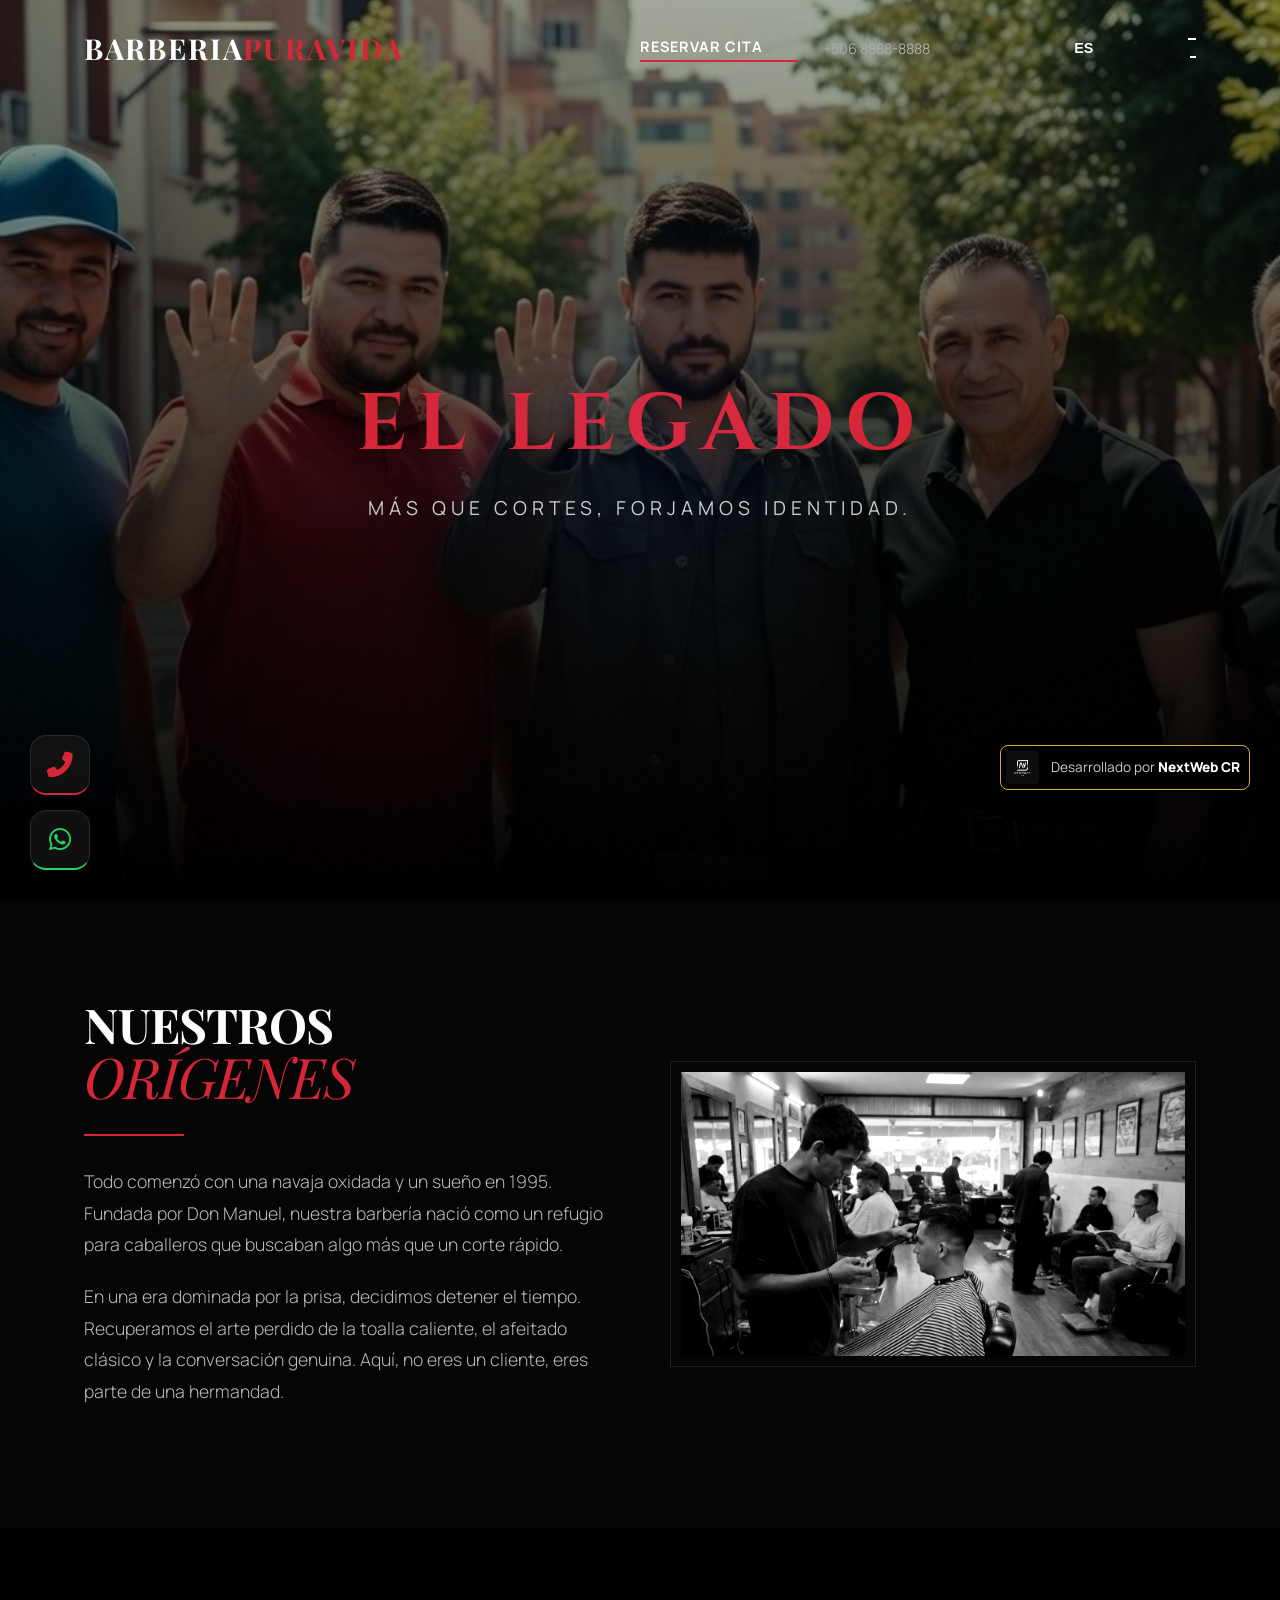
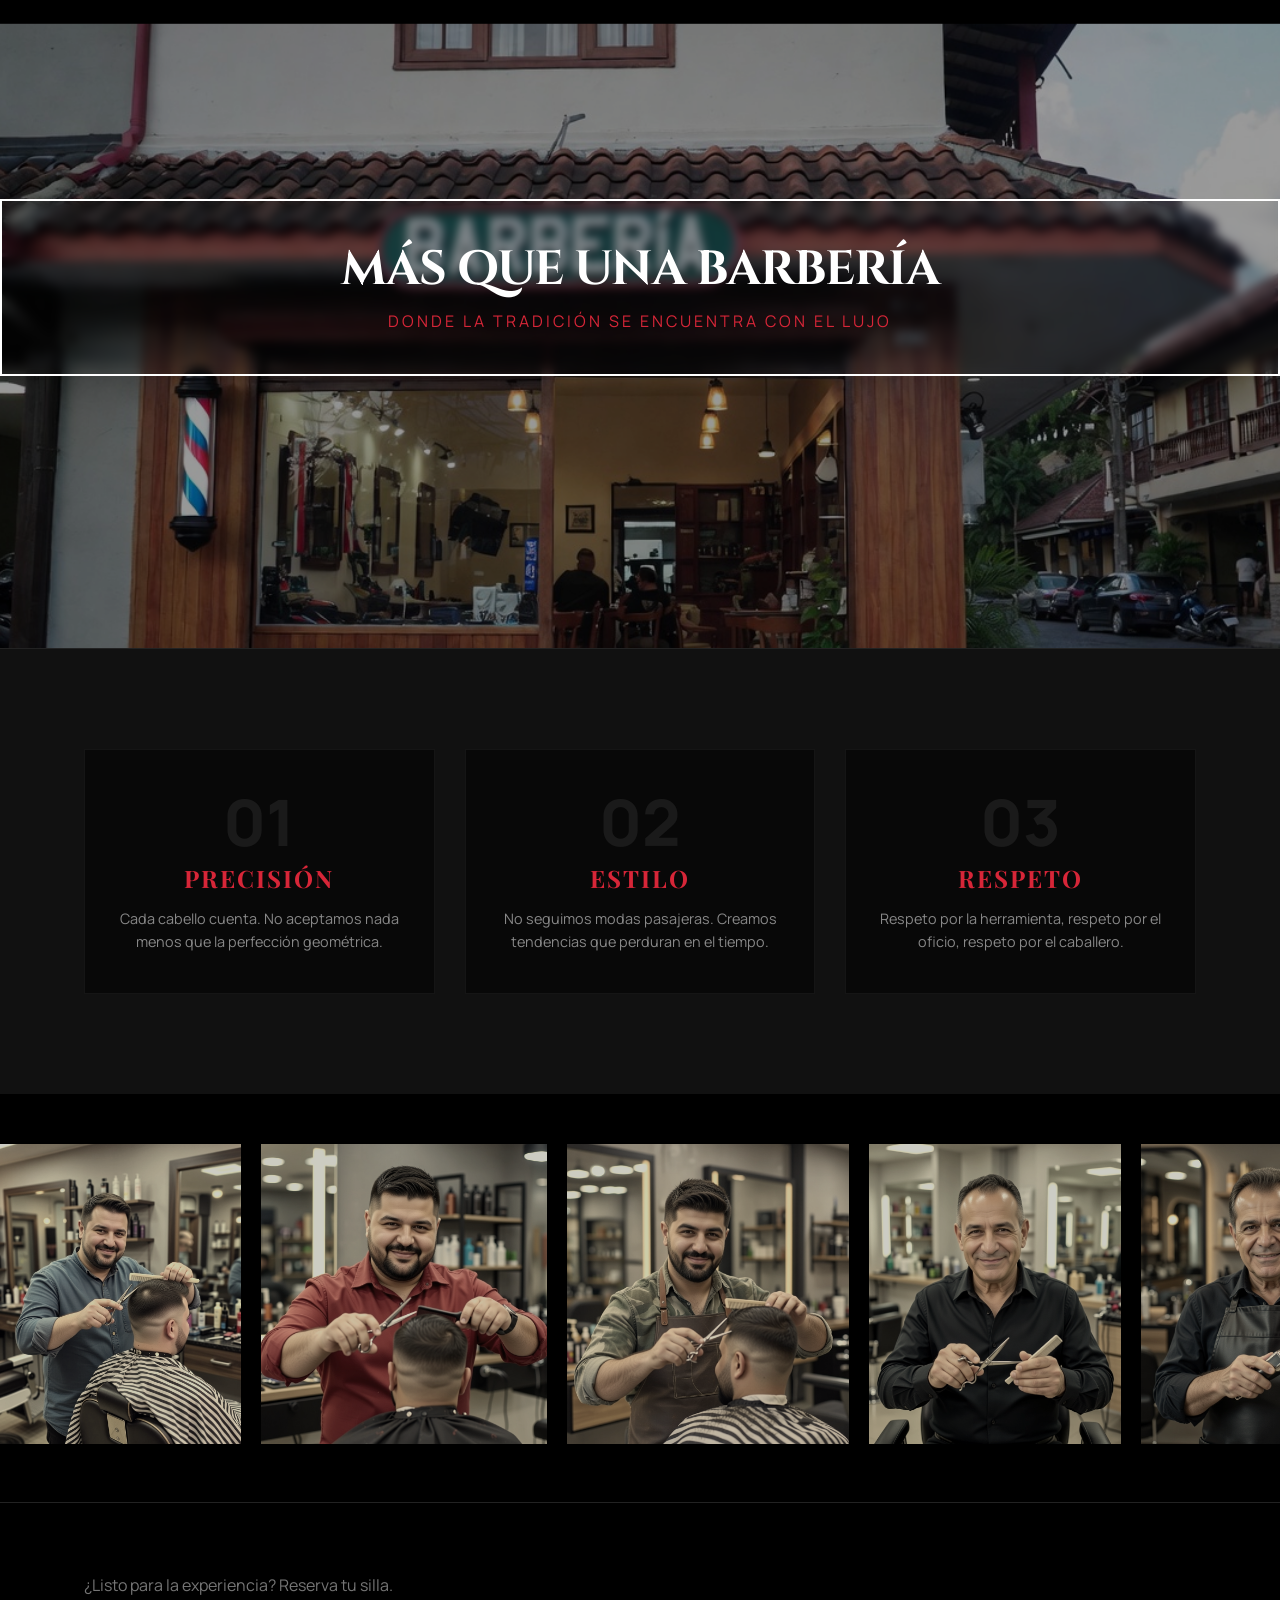
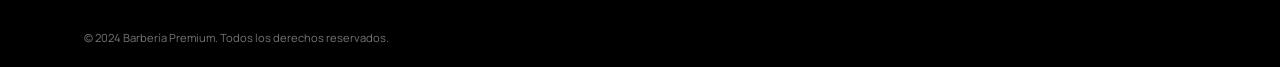
==== acerca.html @ 586bfe68 "Add files via upload" ====
<!DOCTYPE html>
<html lang="es">

<head>
    <meta charset="UTF-8">
    <meta name="viewport" content="width=device-width, initial-scale=1.0">
    <title>Historia & Legado | Barbería Premium</title>

    <!-- Fonts -->
    <link rel="preconnect" href="https://fonts.googleapis.com">
    <link rel="preconnect" href="https://fonts.gstatic.com" crossorigin>
    <link
        href="https://fonts.googleapis.com/css2?family=Manrope:wght@300;400;600&family=Playfair+Display:ital,wght@0,400;0,700;1,400&display=swap"
        rel="stylesheet">
    <link href="https://fonts.googleapis.com/css2?family=Cinzel:wght@400;700&display=swap" rel="stylesheet">


    <!-- Icons -->
    <link rel="stylesheet" href="https://cdnjs.cloudflare.com/ajax/libs/font-awesome/6.4.0/css/all.min.css">

    <!-- CSS -->
    <link rel="stylesheet" href="css/style.css">
</head>

<body class="about-page-body">
    <div class="spotlight"></div>

    <!-- Navbar -->
    <!-- Navbar (Don Barber Style) -->
    <nav class="navbar" id="navbar">
        <div class="container nav-container">
            <!-- Left: Logo -->
            <a href="index.html" class="logo">BARBERIA<span>PURAVIDA</span></a>

            <!-- Right: Utilities + Hamburger -->
            <div class="nav-right">
                <!-- Book CTA -->
                <a href="reserva.html" class="nav-book-btn" data-i18n="nav_book">RESERVAR CITA</a>

                <!-- Phone (Desktop) -->
                <a href="tel:+50688888888" class="nav-phone">+506 8888-8888</a>

                <!-- Lang -->
                <button class="nav-lang">ES</button>

                <!-- Hamburger -->
                <div class="hamburger-minimal" id="hamburger">
                    <span></span>
                    <span></span>
                </div>
            </div>

            <!-- Hidden Full Menu (Overlay) -->
            <div class="nav-overlay-menu" id="nav-menu">
                <a href="index.html" class="overlay-link" data-i18n="nav_home">Inicio</a>
                <a href="servicios.html" class="overlay-link" data-i18n="nav_services">Servicios</a>
                <a href="reserva.html" class="overlay-link" data-i18n="nav_experts">Expertos</a>
                <a href="index.html#contacto" class="overlay-link" data-i18n="nav_contact">Contacto</a>
                <a href="acerca.html" class="overlay-link active" data-i18n="nav_about">Historia</a>
            </div>
        </div>
    </nav>

    <!-- 1. HERO PARALLAX: EQUIPO -->
    <header class="about-hero">
        <div class="about-hero-bg" style="background-image: url('img/equipo/equipo_todos.png');"></div>
        <div class="about-hero-overlay"></div>
        <div class="about-hero-content container">
            <h1 class="about-title fade-in-up" data-i18n="about_title">EL LEGADO</h1>
            <p class="about-subtitle fade-in-up delay-2" data-i18n="about_subtitle">MÁS QUE CORTES, FORJAMOS IDENTIDAD.
            </p>
        </div>
    </header>

    <!-- 2. SCROLL STORYTELLING: ORIGINS -->
    <section class="story-section section-padding">
        <div class="container">
            <div class="story-grid">
                <div class="story-text-col">
                    <h2 class="section-title text-left scroll-reveal" data-i18n="about_origins_title">NUESTROS
                        <br><span>ORÍGENES</span>
                    </h2>
                    <div class="story-line scroll-reveal delay-1"></div>
                    <p class="story-p scroll-reveal delay-2" data-i18n="about_origins_p1">
                        Todo comenzó con una navaja oxidada y un sueño en 1995. Fundada por Don Manuel,
                        nuestra barbería nación como un refugio para caballeros que buscaban algo más que un corte
                        rápido.
                    </p>
                    <p class="story-p scroll-reveal delay-3" data-i18n="about_origins_p2">
                        En una era dominada por la prisa, decidimos detener el tiempo. Recuperamos el arte perdido
                        de la toalla caliente, el afeitado clásico y la conversación genuina. Aquí, no eres un cliente,
                        eres parte de una hermandad.
                    </p>
                </div>
                <div class="story-img-col scroll-reveal-right">
                    <div class="img-frame-premium">
                        <img src="img/hero/barberia_heroimagen1.jpg" alt="Vintage Style" class="story-img">
                    </div>
                </div>
            </div>
        </div>
    </section>

    <!-- 3. IMMERSIVE PARALLAX: LOCAL -->
    <section class="immersive-local">
        <div class="immersive-bg" style="background-image: url('img/local/localimagen.jpg');"></div>
        <div class="immersive-content">
            <h2 class="immersive-text" data-i18n="about_parallax_title">MÁS QUE UNA BARBERÍA</h2>
            <p class="immersive-sub" data-i18n="about_parallax_sub">DONDE LA TRADICIÓN SE ENCUENTRA CON EL LUJO</p>
        </div>
    </section>

    <!-- 4. PHILOSOPHY SCROLL -->
    <section class="philosophy-section section-padding">
        <div class="container">
            <div class="philo-container">
                <div class="philo-item">
                    <span class="philo-num">01</span>
                    <h3 data-i18n="philo_1_title">PRECISIÓN</h3>
                    <p data-i18n="philo_1_desc">Cada cabello cuenta. No aceptamos nada menos que la perfección
                        geométrica.</p>
                </div>
                <div class="philo-item">
                    <span class="philo-num">02</span>
                    <h3 data-i18n="philo_2_title">ESTILO</h3>
                    <p data-i18n="philo_2_desc">No seguimos modas pasajeras. Creamos tendencias que perduran en el
                        tiempo.</p>
                </div>
                <div class="philo-item">
                    <span class="philo-num">03</span>
                    <h3 data-i18n="philo_3_title">RESPETO</h3>
                    <p data-i18n="philo_3_desc">Respeto por la herramienta, respeto por el oficio, respeto por el
                        caballero.</p>
                </div>
            </div>
        </div>
    </section>

    <!-- 5. GALLERY MASONRY (Premium Grid) -->
    <section class="gallery-section">
        <div class="gallery-track">
            <!-- Simulated Infinite Scroll with existing images -->
            <img src="img/equipo/Luis1.png" alt="Barber Art">
            <img src="img/equipo/Jason2.png" alt="Barber Art">
            <img src="img/equipo/Michael3.png" alt="Barber Art">
            <img src="img/equipo/Leonel4.png" alt="Barber Art">
            <img src="img/equipo/Ramon5.png" alt="Barber Art">
            <img src="img/equipo/Luis1.png" alt="Barber Art"> <!-- Repeat for effect -->
        </div>
    </section>

    <!-- FOOTER -->
    <footer class="netflix-footer">
        <div class="container">
            <div class="footer-top" data-i18n="about_footer_ready">
                ¿Listo para la experiencia? <a href="reserva.html">Reserva tu silla.</a>
            </div>
            <div class="footer-copyright">
                &copy; 2024 Barbería Premium. <span data-i18n="footer_rights">Todos los derechos reservados.</span>
            </div>
        </div>
    </footer>

    <script src="js/translations.js?v=10"></script>
    <script src="js/protection.js?v=10"></script>
    <script src="js/app.js?v=10"></script>
    <script>
        // Custom Inline Parallax Logic for this page specifically
        window.addEventListener('scroll', () => {
            const scrolled = window.scrollY;
            const heroBg = document.querySelector('.about-hero-bg');
            const immersiveBg = document.querySelector('.immersive-bg');

            if (heroBg) {
                heroBg.style.transform = `translateY(${scrolled * 0.5}px) scale(1.1)`;
            }

            // Immersive Parallax
            if (immersiveBg) {
                const sectionTop = document.querySelector('.immersive-local').offsetTop;
                const dist = scrolled - sectionTop;
                if (scrolled + window.innerHeight > sectionTop) {
                    immersiveBg.style.transform = `translateY(${dist * 0.2}px)`;
                }
            }
        });

        // Intersection Observer for Text Reveals
        const revealElements = document.querySelectorAll('.scroll-reveal, .scroll-reveal-right');
        const revealObserver = new IntersectionObserver((entries) => {
            entries.forEach(entry => {
                if (entry.isIntersecting) {
                    entry.target.classList.add('visible');
                }
            });
        }, { threshold: 0.1 }); // 10% visible triggers it

        revealElements.forEach(el => revealObserver.observe(el));
    </script>
    <!-- Floating Contact Buttons -->
    <div class="floating-contact">
        <a href="tel:+50688888888" class="float-btn phone" title="Llamar">
            <i class="fas fa-phone-alt"></i>
        </a>
        <a href="https://wa.me/50688888888" target="_blank" class="float-btn whatsapp" title="WhatsApp">
            <i class="fab fa-whatsapp"></i>
        </a>
    </div>

    <!-- NextWeb Floating Watermark -->
    <a href="#" class="nextweb-floating">
        <img src="img/nextweb_logo.jpg" alt="NextWeb CR">
        <span>Desarrollado por <strong>NextWeb CR</strong></span>
    </a>

    <!--Start of Tawk.to Script-->
    <script type="text/javascript">
        var Tawk_API = Tawk_API || {}, Tawk_LoadStart = new Date();
        (function () {
            var s1 = document.createElement("script"), s0 = document.getElementsByTagName("script")[0];
            s1.async = true;
            s1.src = 'https://embed.tawk.to/69768af23959f4197f8394b6/1jfrgtgsl';
            s1.charset = 'UTF-8';
            s1.setAttribute('crossorigin', '*');
            s0.parentNode.insertBefore(s1, s0);
        })();
    </script>
    <!--End of Tawk.to Script-->
</body>

</html>
---- css/style.css ----
/* =========================================
   PREMIUM BARBER SHOP - CORE STYLES
   ========================================= */

:root {
    /* --- COLOR PALETTE (Classic Barber) --- */
    --bg-dark: #0a0a0a;
    --bg-panel: #141414;
    --bg-card: rgba(30, 30, 30, 0.6);

    /* Replaced Gold with Barber Red/Blue */
    --primary-gold: #D72638;
    /* Keeping variable name to avoid breaking code, but it is RED now */
    --primary-blue: #1A3C6E;
    /* Navy Blue */
    --primary-white: #E8E8E8;

    --primary-gold-dim: #900C1C;
    /* Darker Red */
    --primary-gold-light: #FF4D5E;
    /* Lighter Red */

    --text-main: #F0F0F0;
    --text-muted: #A0A0A0;

    --accent-red: #8B0000;
    /* For errors or specific accents */
    /* --- TYPOGRAPHY --- */
    --font-heading: 'Playfair Display', serif;
    --font-body: 'Manrope', sans-serif;

    /* --- EFFECTS --- */
    --glass-bg: rgba(255, 255, 255, 0.05);
    --glass-border: 1px solid rgba(255, 255, 255, 0.1);
    --glass-shadow: 0 8px 32px 0 rgba(0, 0, 0, 0.37);
    --backdrop-blur: blur(12px);

    --transition-fast: 0.3s ease;
    --transition-smooth: 0.6s cubic-bezier(0.16, 1, 0.3, 1);
}

/* --- LIGHT MODE OVERRIDES --- */
body.light-mode {
    --bg-dark: #f0f2f5;
    --bg-panel: #ffffff;
    --bg-card: rgba(255, 255, 255, 0.7);
    --text-main: #1a1a1a;
    --text-muted: #555555;
    --primary-white: #333333;
    /* For gradients to look right */
}

/* Adjust gradients for light mode */
body.light-mode .hero-overlay {
    /* Almost clear: just a tiny fade at the bottom to blend with content */
    background: linear-gradient(180deg, transparent 0%, rgba(255, 255, 255, 0.2) 100%);
    backdrop-filter: none;
}

body.light-mode .hero-title {
    /* Clean Dark Text - No White Halo */
    text-shadow: 0 5px 15px rgba(0, 0, 0, 0.2);
    /* Subtle dark lift */
    background: linear-gradient(to right, #000000 30%, var(--primary-gold) 100%);
    -webkit-background-clip: text;
    background-clip: text;
    -webkit-text-fill-color: transparent;
}

body.light-mode .netflix-footer {
    background: #e0e0e0;
    color: #333;
    border-top: 1px solid #ccc;
}

body.light-mode .netflix-footer a {
    color: #333;
}

/* --- LIGHT MODE SPECIFIC COMPONENT FIXES --- */
/* Navbar */
body.light-mode .navbar {
    background: rgba(255, 255, 255, 0.85);
    border-bottom: 1px solid rgba(0, 0, 0, 0.1);
}

body.light-mode .logo span {
    color: var(--primary-blue);
}

body.light-mode .nav-link {
    color: #333;
}

body.light-mode .nav-link:hover,
body.light-mode .nav-link.active {
    color: var(--primary-gold);
}

/* Buttons */
body.light-mode .btn-outline {
    border-color: #333;
    color: #333;
}

body.light-mode .btn-outline:hover {
    background: #333;
    color: #fff;
}

/* Glass Cards (Service/Team) must handle light bg */
body.light-mode .glass-card {
    background: #fff;
    border: 1px solid rgba(0, 0, 0, 0.1);
    box-shadow: 0 10px 30px rgba(0, 0, 0, 0.08);
    /* Softer shadow */
}

body.light-mode .glass-card h3 {
    color: #000;
}

body.light-mode .glass-card p {
    color: #555;
}

/* Netflix Card (Team) */
body.light-mode .netflix-card {
    box-shadow: 0 5px 15px rgba(0, 0, 0, 0.1);
}

/* Inputs */
body.light-mode input,
body.light-mode textarea,
body.light-mode select {
    background: #fff;
    border: 1px solid #ccc;
    color: #333;
}

body.light-mode input:focus,
body.light-mode textarea:focus {
    border-color: var(--primary-blue);
    background: #fff;
}

/* Toggle Buttons */
.btn-icon {
    background: transparent;
    border: 1px solid rgba(255, 255, 255, 0.2);
    color: var(--text-main);
    width: 35px;
    height: 35px;
    border-radius: 50%;
    cursor: pointer;
    display: flex;
    justify-content: center;
    align-items: center;
    transition: 0.3s;
    font-size: 0.9rem;
    margin-left: 10px;
}

body.light-mode .btn-icon {
    border-color: rgba(0, 0, 0, 0.2);
}

.btn-icon:hover {
    background: var(--primary-gold);
    color: #fff;
    border-color: var(--primary-gold);
}

/* --- RESET & BASE --- */
* {
    margin: 0;
    padding: 0;
    box-sizing: border-box;
    width: 100%;
}

body {
    background-color: var(--bg-dark);
    color: var(--text-main);
    font-family: var(--font-body);
    font-size: 100%;
    line-height: 1.6;
    overflow-x: hidden;
    /* Prevent horizontal scroll */
    max-width: 100vw;
    /* Force viewport constraint */
    -webkit-font-smoothing: antialiased;
}

/* Noise Texture Overlay */
body::after {
    content: "";
    position: fixed;
    top: 0;
    left: 0;
    width: 100%;
    height: 100%;
    background-image: url("data:image/svg+xml,%3Csvg viewBox='0 0 200 200' xmlns='http://www.w3.org/2000/svg'%3E%3Cfilter id='noiseFilter'%3E%3CfeTurbulence type='fractalNoise' baseFrequency='0.65' numOctaves='3' stitchTiles='stitch'/%3E%3C/filter%3E%3Crect width='100%25' height='100%25' filter='url(%23noiseFilter)' opacity='0.05'/%3E%3C/svg%3E");
    pointer-events: none;
    z-index: 9999;
    opacity: 0.07;
}

h1,
h2,
h3,
h4,
h5,
h6 {
    font-family: var(--font-heading);
    color: var(--primary-gold);
    line-height: 1.2;
    letter-spacing: -0.02em;
    /* Slightly tighter for elegance */
}

a {
    text-decoration: none;
    color: inherit;
    transition: var(--transition-fast);
}

ul {
    list-style: none;
}

img {
    max-width: 100%;
    display: block;
}

/* --- UTILITIES --- */
.container {
    width: 90%;
    max-width: 1200px;
    margin: 0 auto;
    padding: 0 20px;
}

.section-padding {
    padding: 100px 0;
}

/* Glassmorphism Card */
.glass-card {
    background: rgba(20, 20, 20, 0.6);
    /* Darker base */
    backdrop-filter: var(--backdrop-blur);
    -webkit-backdrop-filter: var(--backdrop-blur);
    border: 1px solid rgba(255, 255, 255, 0.08);
    border-radius: 16px;
    box-shadow: 0 4px 6px rgba(0, 0, 0, 0.1);
    transition: all 0.5s cubic-bezier(0.19, 1, 0.22, 1);
    position: relative;
    overflow: hidden;
}

.glass-card:hover {
    transform: translateY(-5px);
    /* More subtle lift */
    border-color: var(--primary-gold);
    box-shadow: 0 10px 40px -10px rgba(212, 175, 55, 0.15);
    /* Soft gold ambient glow */
    background: rgba(30, 30, 30, 0.8);
    /* Slightly lighter on hover */
}

.glass-card img {
    transition: transform 0.7s ease;
}

.glass-card:hover img {
    transform: scale(1.05);
}

/* --- NETFLIX TYPE CARD (Team Section) --- */
.netflix-card {
    position: relative;
    border-radius: 4px;
    /* Sharper corners like Netflix */
    overflow: visible;
    /* Allow scaling out */
    transition: transform 0.4s cubic-bezier(0.5, 0, 0.1, 1), z-index 0s;
    z-index: 1;
    cursor: pointer;
    aspect-ratio: 2/3;
    /* Portrait poster ratio */
}

.netflix-card:hover {
    transform: scale(1.1);
    z-index: 100;
    box-shadow: 0 10px 40px rgba(0, 0, 0, 0.7);
}

.netflix-img {
    width: 100%;
    height: 100%;
    object-fit: cover;
    border-radius: 4px;
    transition: filter 0.3s;
}

/* Gradient Overlay */
.netflix-overlay {
    position: absolute;
    bottom: 0;
    left: 0;
    width: 100%;
    height: 100%;
    background: linear-gradient(0deg, #141414 0%, rgba(20, 20, 20, 0.8) 20%, transparent 60%);
    opacity: 0;
    transition: opacity 0.3s ease;
    border-radius: 4px;
    display: flex;
    flex-direction: column;
    justify-content: flex-end;
    padding: 15px;
}

.netflix-card:hover .netflix-overlay {
    opacity: 1;
}

.netflix-info h3 {
    font-size: 1.1rem;
    color: #fff;
    margin-bottom: 5px;
    transform: translateY(20px);
    transition: transform 0.3s 0.1s;
}

.netflix-info p {
    font-size: 0.8rem;
    color: #ccc;
    font-weight: 600;
    text-transform: uppercase;
    transform: translateY(20px);
    transition: transform 0.3s 0.2s;
}

/* Slide Up Text on Hover */
.netflix-card:hover h3,
.netflix-card:hover p {
    transform: translateY(0);
}

/* Red accent line like Netflix 'New' badge */
.netflix-border {
    position: absolute;
    top: 0;
    left: 0;
    width: 100%;
    height: 4px;
    background: linear-gradient(90deg, var(--primary-gold), var(--primary-blue));
    opacity: 0;
    transition: opacity 0.3s;
}

.netflix-card:hover .netflix-border {
    opacity: 1;
}

/* Buttons */
.btn-gold {
    display: inline-block;
    padding: 14px 32px;
    background: linear-gradient(135deg, var(--primary-gold) 0%, var(--primary-gold-dim) 100%);
    color: #000;
    font-weight: 700;
    text-transform: uppercase;
    letter-spacing: 1px;
    border-radius: 4px;
    /* Slight roundness, almost sharp */
    border: none;
    cursor: pointer;
    position: relative;
    overflow: hidden;
    transition: var(--transition-fast);
}

.btn-gold:hover {
    transform: translateY(-2px);
    background: linear-gradient(135deg, var(--primary-gold-light) 0%, var(--primary-gold) 100%);
    box-shadow: 0 10px 20px rgba(212, 175, 55, 0.2);
}

.btn-outline {
    display: inline-block;
    padding: 12px 30px;
    background: transparent;
    border: 1px solid var(--primary-gold);
    color: var(--primary-gold);
    font-weight: 600;
    text-transform: uppercase;
    letter-spacing: 1px;
    cursor: pointer;
    transition: var(--transition-fast);
}

.btn-outline:hover {
    background: rgba(212, 175, 55, 0.1);
    color: var(--text-main);
}


/* --- CARD HOVER ACTIONS (Dynamic Pop-Out) --- */
.netflix-card {
    position: relative;
    overflow: visible !important;
    /* Allow buttons to pop OUT */
}

.card-hover-menu {
    position: absolute;
    top: 0;
    left: 0;
    width: 100%;
    height: 100%;
    z-index: 100;
    /* Behind Border (102) but manages buttons */
    pointer-events: none;
}

.card-btn-about,
.card-btn-book {
    position: absolute;
    left: 50%;
    transform: translateX(-50%);
    width: 140px;
    padding: 8px 0;
    font-size: 0.8rem;
    font-weight: 700;
    text-transform: uppercase;
    border: none;
    cursor: pointer;
    transition: 0.4s cubic-bezier(0.34, 1.56, 0.64, 1);
    /* Bouncy Pop */
    opacity: 0;
    pointer-events: auto;
    text-align: center;
    text-decoration: none;
    letter-spacing: 1px;
}

/* ABOUT: Starts LOW (0), Pops UP (-45) */
.card-btn-about {
    top: 0;
    background: #fff;
    color: #000;
    border-radius: 4px;
    box-shadow: 0 -5px 15px rgba(0, 0, 0, 0.5);
    z-index: 90;
    /* Behind card initially */
}

/* BOOK: Starts HIGH (-45), Drops DOWN (0) */
.card-btn-book {
    top: -45px;
    background: var(--primary-gold);
    color: #fff;
    border-radius: 0 0 4px 4px;
    box-shadow: 0 5px 15px rgba(0, 0, 0, 0.5);
    z-index: 95;
    /* In front of card content */
}

/* HOVER TRIGGERS */
.netflix-card:hover .card-btn-about {
    opacity: 1;
    top: -38px;
    /* Moves UP, flush with border */
}

.netflix-card:hover .card-btn-book {
    opacity: 1;
    top: 0;
    /* Moves DOWN into card */
}

.card-btn-about:hover {
    background: #e0e0e0;
}

.card-btn-book:hover {
    background: #d4af37;
}


/* --- NETFLIX MODAL --- */
.netflix-modal-backdrop {
    position: fixed;
    top: 0;
    left: 0;
    width: 100%;
    height: 100%;
    background: rgba(0, 0, 0, 0.85);
    /* Dark cinematic backdrop */
    z-index: 2000;
    display: flex;
    justify-content: center;
    align-items: center;
    opacity: 0;
    pointer-events: none;
    transition: opacity 0.4s ease;
}

.netflix-modal-backdrop.active {
    opacity: 1;
    pointer-events: auto;
}

/* --- NETFLIX MODAL (SPLIT LAYOUT for Portraits) --- */
.netflix-modal-backdrop {
    position: fixed;
    top: 0;
    left: 0;
    width: 100%;
    height: 100%;
    background: rgba(0, 0, 0, 0.9);
    z-index: 2000;
    display: flex;
    justify-content: center;
    align-items: center;
    opacity: 0;
    pointer-events: none;
    transition: opacity 0.4s ease;
}

.netflix-modal-backdrop.active {
    opacity: 1;
    pointer-events: auto;
}

.netflix-modal-content {
    background: #181818;
    width: 90%;
    max-width: 900px;
    border-radius: 8px;
    overflow: hidden;
    position: relative;
    box-shadow: 0 0 50px rgba(0, 0, 0, 0.8);
    transform: scale(0.95);
    transition: transform 0.4s cubic-bezier(0.19, 1, 0.22, 1);
    height: 550px;
    /* FIXED HEIGHT FOR UNIFORMITY */
    display: flex;
}

@media (max-width: 768px) {
    .netflix-modal-content {
        flex-direction: column;
        max-height: 90vh;
        overflow-y: auto;
        /* Scroll whole modal on mobile */
    }
}

.netflix-modal-backdrop.active .netflix-modal-content {
    transform: scale(1);
}

/* LEFT: IMAGE */
.modal-hero {
    position: relative;
    width: 40%;
    /* 40% Width for Image */
    background: #000;
}

@media (max-width: 768px) {
    .modal-hero {
        width: 100%;
        height: 300px;
        /* Fixed height on mobile */
        flex-shrink: 0;
    }
}

.modal-hero-img {
    width: 100%;
    height: 100%;
    object-fit: cover;
    object-position: center top;
    /* Focus on face */
}

/* Remove Overlay as text is now side-by-side */
.modal-hero-overlay {
    display: none;
}

/* RIGHT: TEXT CONTENT */
.modal-hero-text {
    position: relative;
    width: 60%;
    padding: 40px;
    overflow-y: auto;
    /* Scroll text if long */
    display: flex;
    flex-direction: column;
    justify-content: center;
    /* Reset previous absolute positioning */
    bottom: auto;
    left: auto;
    right: auto;
}

@media (max-width: 768px) {
    .modal-hero-text {
        width: 100%;
        padding: 30px 20px;
    }
}

.modal-hero-text h2 {
    font-size: 2.5rem;
    margin-bottom: 5px;
    color: #fff;
    font-weight: 700;
    line-height: 1.1;
    background: none;
    -webkit-text-fill-color: #fff;
    text-shadow: none;
}

.modal-meta {
    margin-bottom: 25px;
    font-size: 1rem;
    display: flex;
    align-items: center;
}

.modal-desc {
    font-size: 1rem;
    color: #ccc;
    margin-bottom: 30px;
    line-height: 1.6;
    max-width: 100%;
}

.modal-close {
    position: absolute;
    top: 20px;
    right: 20px;
    width: 40px;
    height: 40px;
    background: #181818;
    color: #fff;
    border-radius: 50%;
    display: flex;
    justify-content: center;
    align-items: center;
    font-size: 1.5rem;
    cursor: pointer;
    z-index: 1000;
    border: 1px solid rgba(255, 255, 255, 0.2);
}

.modal-close:hover {
    background: #fff;
    color: #000;
}

.btn-play {
    display: inline-flex;
    align-items: center;
    gap: 10px;
    background: #fff;
    color: #000;
    padding: 12px 30px;
    border-radius: 4px;
    font-weight: 700;
    font-size: 1.1rem;
    transition: 0.3s;
}

.btn-play:hover {
    background: rgba(255, 255, 255, 0.7);
}

/* Typography Utilities */
.text-center {
    text-align: center;
}

.text-gold {
    color: var(--primary-gold);
}

.mb-1 {
    margin-bottom: 1rem;
}

.mb-2 {
    margin-bottom: 2rem;
}

.mb-4 {
    margin-bottom: 4rem;
}

/* Editorial Section Headings */
.section-header {
    text-align: center;
    margin-bottom: 80px;
    position: relative;
}

.section-title {
    font-size: 3rem;
    line-height: 1;
    font-weight: 700;
    text-transform: uppercase;
    color: #fff;
    letter-spacing: -1px;
    margin-bottom: 10px;
}

.section-title span {
    display: block;
    font-family: var(--font-heading);
    font-weight: 400;
    font-style: italic;
    font-size: 3.5rem;
    color: var(--primary-gold);
}

.section-subtitle {
    font-size: 1rem;
    /* 16px min per rules */
    color: var(--text-muted);
    letter-spacing: 3px;
    text-transform: uppercase;
    display: inline-block;
    position: relative;
    margin-top: 10px;
}

.section-subtitle::after {
    content: '';
    display: block;
    width: 40px;
    height: 1px;
    background: var(--primary-gold);
    margin: 15px auto 0;
}

/* --- SECTIONS --- */

/* --- NAVIGATION (Don Barber Minimalist) --- */
.navbar {
    position: fixed;
    top: 0;
    left: 0;
    width: 100%;
    padding: 25px 0;
    z-index: 1000;
    transition: 0.4s ease;
    background: transparent;
}

.navbar.scrolled {
    background: #000;
    padding: 15px 0;
    box-shadow: 0 5px 20px rgba(0, 0, 0, 0.5);
}

.nav-container {
    display: flex;
    justify-content: space-between;
    align-items: center;
}

.logo {
    font-family: var(--font-heading);
    font-size: 1.8rem;
    font-weight: 700;
    color: #fff;
    letter-spacing: 2px;
    z-index: 1001;
}

.logo span {
    color: var(--primary-gold);
}

/* Right Utilities */
.nav-right {
    display: flex;
    align-items: center;
    gap: 25px;
    z-index: 1001;
}

.nav-book-btn {
    font-weight: 700;
    font-size: 0.9rem;
    color: #fff;
    text-transform: uppercase;
    letter-spacing: 1px;
    border-bottom: 2px solid var(--primary-gold);
    padding-bottom: 2px;
}

.nav-phone {
    font-size: 0.9rem;
    color: #aaa;
    display: none;
    /* Hidden on mobile */
}

@media (min-width: 900px) {
    .nav-phone {
        display: block;
    }
}

@media (max-width: 900px) {
    .nav-book-btn {
        display: none;
        /* Hide on mobile to save space */
    }

    .logo {
        font-size: 1.4rem;
        /* Smaller logo */
    }

    .nav-right {
        gap: 15px;
        /* Tighter spacing */
    }
}

@media (max-width: 480px) {
    .navbar {
        padding: 15px 0;
        /* Less vertical padding */
    }

    .logo {
        font-size: 1.2rem;
        /* Even smaller for phones */
        letter-spacing: 1px;
    }

    .nav-container {
        padding: 0 15px;
        /* Ensure horizontal padding isn't excessive */
    }
}

.nav-lang {
    background: none;
    border: none;
    color: #fff;
    font-weight: 700;
    cursor: pointer;
    font-size: 0.9rem;
}

/* Minimalist Hamburger (2 Lines) */
.hamburger-minimal {
    width: 30px;
    height: 20px;
    display: flex;
    flex-direction: column;
    justify-content: space-between;
    cursor: pointer;
}

.hamburger-minimal span {
    display: block;
    height: 2px;
    background: #fff;
    width: 100%;
    transition: 0.3s;
}

.hamburger-minimal span:last-child {
    width: 70%;
    /* Asymmetric style */
    margin-left: auto;
}

.hamburger-minimal:hover span:last-child {
    width: 100%;
}

/* Active State (X) */
.hamburger-minimal.is-active span:first-child {
    transform: translateY(9px) rotate(45deg);
}

.hamburger-minimal.is-active span:last-child {
    width: 100%;
    transform: translateY(-9px) rotate(-45deg);
}

/* Overlay Menu - Full Screen Centered Style */
.nav-overlay-menu {
    position: fixed;
    top: 0;
    left: 0;
    width: 100%;
    height: 100vh;
    height: 100dvh;
    background: rgba(10, 10, 10, 0.98);
    backdrop-filter: blur(10px);
    display: flex;
    flex-direction: column;
    justify-content: center;
    align-items: center;
    transform: translateY(-100%);
    transition: transform 0.6s cubic-bezier(0.77, 0, 0.175, 1);
    z-index: 999;
}

.nav-overlay-menu.active {
    transform: translateY(0);
}

.overlay-link {
    font-family: var(--font-heading);
    font-size: 3.5rem;
    color: #fff;
    margin: 10px 0;
    opacity: 0;
    transform: translateY(30px);
    transition: 0.4s;
    font-weight: 700;
    text-transform: uppercase;
    text-decoration: none;
    text-align: center;
    width: 100%;
}

.overlay-link:hover {
    color: var(--primary-gold);
    transform: scale(1.05);
}

.overlay-link.small {
    font-size: 1rem;
    font-family: var(--font-body);
    color: var(--primary-gold);
    margin-top: 40px;
    letter-spacing: 2px;
}

.overlay-link.small:hover {
    color: #fff;
    transform: scale(1.05);
}

.nav-overlay-menu.active .overlay-link {
    opacity: 1;
    transform: translateY(0);
}

/* Staggered Animation Delays */
.nav-overlay-menu.active .overlay-link:nth-child(1) {
    transition-delay: 0.1s;
}

.nav-overlay-menu.active .overlay-link:nth-child(2) {
    transition-delay: 0.15s;
}

.nav-overlay-menu.active .overlay-link:nth-child(3) {
    transition-delay: 0.2s;
}

.nav-overlay-menu.active .overlay-link:nth-child(4) {
    transition-delay: 0.25s;
}

.nav-overlay-menu.active .overlay-link:nth-child(5) {
    transition-delay: 0.3s;
}

.nav-overlay-menu.active .overlay-link:nth-child(6) {
    transition-delay: 0.35s;
}

.nav-overlay-menu.active .overlay-link:nth-child(7) {
    transition-delay: 0.4s;
}

@media (max-width: 900px) {
    .overlay-link {
        font-size: 2rem;
        margin: 5px 0;
    }
}

/* --- DON BARBER STYLE HERO (SPLIT) --- */
.hero-split-container {
    display: flex;
    width: 100%;
    height: 100vh;
    overflow: hidden;
    position: relative;
    padding-top: 70px;
    /* Offset for sticky header */
    background: #000;
}

@media (max-width: 900px) {
    .hero-split-container {
        flex-direction: column;
        height: auto;
        min-height: 100vh;
    }
}

/* LEFT COLUMN: VISUAL */
.hero-visual {
    flex: 1;
    position: relative;
    background: #000;
    display: flex;
    flex-direction: column;
    justify-content: center;
    padding: 60px;
    border-right: 1px solid rgba(255, 255, 255, 0.1);
}

@media (max-width: 900px) {
    .hero-visual {
        padding: 40px 20px;
        min-height: 60vh;
        /* Ensure it takes substantial space even if content is small */
        border-right: none;
        border-bottom: 1px solid rgba(255, 255, 255, 0.1);
    }
}

/* Reuse existing slider logic within the column */
.hero-visual .hero-slider {
    position: absolute;
    top: 0;
    left: 0;
    width: 100%;
    height: 100%;
    z-index: 0;
    opacity: 0.6;
    /* Dim video to read text */
}

.hero-slide {
    position: absolute;
    top: 0;
    left: 0;
    width: 100%;
    height: 100%;
    opacity: 0;
    transition: opacity 1.5s ease-in-out;
    background: #000;
}

.hero-slide.active {
    opacity: 1;
}

.slide-media {
    width: 100%;
    height: 100%;
    object-fit: cover;
}

.hero-visual .hero-overlay {
    background: linear-gradient(90deg, rgba(0, 0, 0, 0.8) 0%, rgba(0, 0, 0, 0.4) 100%);
    position: absolute;
    top: 0;
    left: 0;
    width: 100%;
    height: 100%;
    z-index: 1;
}

.hero-jumbo-nav {
    position: relative;
    z-index: 10;
    margin-left: 5%;
    animation: fadeInUp 1s ease 0.5s backwards;
}

@media (max-width: 768px) {
    .hero-jumbo-nav {
        margin-left: 0;
        text-align: center;
        padding: 0 20px;
        width: 100%;
        display: flex;
        flex-direction: column;
        align-items: center;
    }
}

.jumbo-subtitle {
    color: var(--primary-gold);
    font-size: 0.9rem;
    letter-spacing: 2px;
    margin-bottom: 20px;
    font-weight: 700;
}

.jumbo-menu {
    list-style: none;
}

.jumbo-link {
    display: block;
    font-family: var(--font-heading);
    font-size: 3.5rem;
    /* HUGE TEXT */
    font-weight: 700;
    line-height: 1.1;
    color: #fff;
    text-transform: uppercase;
    margin-bottom: 15px;
    transition: 0.3s;
    -webkit-text-stroke: 1px transparent;
}

.jumbo-link:hover {
    color: transparent;
    -webkit-text-stroke: 1px #fff;
    transform: translateX(20px);
}

@media (max-width: 1200px) {
    .jumbo-link {
        font-size: 2.5rem;
    }
}

@media (max-width: 768px) {
    .jumbo-link {
        font-size: 1.8rem;
        /* Smaller for mobile */
        margin-bottom: 20px;
    }

    .jumbo-link br {
        display: none;
        /* Unwrap lines if needed */
    }
}

/* RIGHT COLUMN: EDITORIAL */
.hero-editorial {
    flex: 1;
    background: #EBEBE6;
    /* Don Barber Cream Color */
    display: flex;
    align-items: center;
    justify-content: center;
    position: relative;
    color: #1a1a1a;
    /* Dark text on light bg */
}

.editorial-content {
    text-align: center;
    max-width: 400px;
    z-index: 10;
}

.editorial-eyebrow {
    font-size: 1rem;
    font-weight: 700;
    letter-spacing: 1px;
    margin-bottom: 30px;
    text-transform: uppercase;
}

.editorial-image-box {
    width: 100%;
    height: 400px;
    overflow: hidden;
    margin-bottom: 30px;
    box-shadow: 0 10px 30px rgba(0, 0, 0, 0.15);
}

.editorial-img {
    width: 100%;
    height: 100%;
    object-fit: cover;
    transition: 0.5s ease;
}

.editorial-image-box:hover .editorial-img {
    transform: scale(1.05);
}

.editorial-text {
    color: #555;
    margin-bottom: 20px;
    font-size: 1.1rem;
}

.btn-editorial {
    display: inline-block;
    border-bottom: 2px solid #1a1a1a;
    padding-bottom: 5px;
    font-weight: 700;
    font-size: 0.9rem;
    text-transform: uppercase;
    letter-spacing: 1px;
    transition: 0.3s;
}

.btn-editorial:hover {
    color: var(--primary-gold);
    border-color: var(--primary-gold);
}

/* MARQUEE (Inside Editorial Column for Safety) */
.hero-marquee {
    position: absolute;
    bottom: 0;
    left: 0;
    /* Relative to Parent (.hero-editorial) */
    width: 100%;
    /* Fill Parent Width */
    background: var(--primary-gold);
    color: #fff;
    padding: 10px 0;
    overflow: hidden;
    white-space: nowrap;
    z-index: 20;
    border-top: 1px solid rgba(255, 255, 255, 0.1);
}

@media (max-width: 900px) {
    .hero-marquee {
        width: 100%;
        left: 0;
    }
}

.marquee-content {
    display: inline-block;
    animation: marquee 20s linear infinite;
    font-weight: 700;
    font-size: 0.9rem;
    letter-spacing: 2px;
}

@keyframes marquee {
    0% {
        transform: translateX(0);
    }

    100% {
        transform: translateX(-50%);
    }
}

/* --- PREMIUM EFFECTS --- */

/* 1. Mouse Spotlight */
.spotlight {
    position: fixed;
    top: 0;
    left: 0;
    width: 100vw;
    height: 100vh;
    pointer-events: none;
    z-index: 10;
    background: radial-gradient(600px circle at var(--x, 50%) var(--y, 50%),
            rgba(29, 78, 216, 0.07),
            /* Blue tint */
            transparent 40%);
    mix-blend-mode: screen;
}

/* 2. Scroll Reveal Animation Classes */
.reveal {
    opacity: 0;
    transform: translateY(50px) scale(0.98);
    transition: all 1s cubic-bezier(0.16, 1, 0.3, 1);
    filter: blur(10px);
}

.reveal.active {
    opacity: 1;
    transform: translateY(0) scale(1);
    filter: blur(0);
}

/* New Premium Button Styles */
.hero-btns {
    opacity: 0;
    animation: fadeInUp 1s forwards 1.1s;
    display: flex;
    gap: 20px;
    justify-content: center;
}

/* Overriding Default Buttons for Hero Context - TWITCH STYLE */
.hero-btns .btn-gold,
.hero-btns .btn-outline {
    background: var(--bg-panel);
    /* Base dark background */
    backdrop-filter: none;
    /* Remove glass */
    border: none;
    /* Twitch buttons are usually borderless solids */
    border-radius: 4px;
    /* Twitch distinct rounded corners */
    color: #fff;
    padding: 12px 20px;
    /* More compact */
    font-size: 1rem;
    font-weight: 700;
    /* Bold text like Twitch */
    min-width: 160px;
    transition: 0.2s ease;
    /* Snappier transition */
    box-shadow: 0 4px 6px rgba(0, 0, 0, 0.3);
    /* Subtle depth */
    position: relative;
    overflow: hidden;
}

.hero-btns .btn-gold {
    background: var(--primary-gold);
    /* Custom Red */
    color: #fff;
}

.hero-btns .btn-gold:hover {
    background: #ff334b;
    /* Lighter Red on hover */
    box-shadow: 0 6px 14px rgba(215, 38, 56, 0.4);
    transform: translateY(-2px);
    /* Tactile lift */
}

.hero-btns .btn-outline {
    background: rgba(255, 255, 255, 0.15);
    /* Semi-transparent white block */
    color: #fff;
}

.hero-btns .btn-outline:hover {
    background: rgba(255, 255, 255, 0.25);
    box-shadow: 0 6px 14px rgba(0, 0, 0, 0.4);
    transform: translateY(-2px);
    border-color: transparent;
}

/* --- NETFLIX LOGIN PAGE --- */
.netflix-login-body {
    background-image: url('../img/hero/barberia_heroimagen1.jpg');
    /* Reuse hero image */
    background-size: cover;
    background-position: center;
    min-height: 100vh;
    display: flex;
    flex-direction: column;
    align-items: center;
    position: relative;
}

.netflix-login-overlay {
    position: absolute;
    top: 0;
    left: 0;
    width: 100%;
    height: 100%;
    background: rgba(0, 0, 0, 0.5);
    /* Dim image */
    background-image: linear-gradient(to top, rgba(0, 0, 0, 0.8) 0, rgba(0, 0, 0, 0) 60%, rgba(0, 0, 0, 0.8) 100%);
    z-index: 0;
}

.netflix-login-nav {
    width: 100%;
    padding: 20px 4%;
    z-index: 10;
    display: flex;
    justify-content: flex-start;
}

.netflix-login-box {
    background: rgba(0, 0, 0, 0.75);
    /* Classic Netflix black box */
    width: 100%;
    max-width: 450px;
    padding: 60px 68px 40px;
    border-radius: 4px;
    z-index: 10;
    margin-top: 20px;
    min-height: 500px;
}

.netflix-login-box h1 {
    color: #fff;
    font-size: 2rem;
    font-weight: 700;
    margin-bottom: 28px;
}

.netflix-login-box .input-group {
    position: relative;
    margin-bottom: 16px;
}

.netflix-login-box input {
    width: 100%;
    background: #333;
    border: none;
    border-radius: 4px;
    height: 50px;
    color: #fff;
    padding: 16px 20px 0;
    font-size: 1rem;
    outline: none;
}

.netflix-login-box input:focus {
    background: #454545;
}

.netflix-login-box label {
    position: absolute;
    top: 16px;
    left: 20px;
    font-size: 1rem;
    color: #8c8c8c;
    pointer-events: none;
    transition: 0.1s ease;
}

.netflix-login-box input:focus+label,
.netflix-login-box input:not(:placeholder-shown)+label,
.netflix-login-box input.has-content+label {
    top: 6px;
    font-size: 0.7rem;
    transform: translateY(0);
}

.btn-netflix-submit {
    width: 100%;
    background: #e50914;
    /* Netflix Red */
    color: #fff;
    font-size: 1rem;
    font-weight: 700;
    padding: 16px;
    border: none;
    border-radius: 4px;
    cursor: pointer;
    margin-top: 24px;
    margin-bottom: 12px;
}

.btn-netflix-submit:hover {
    background: #f40612;
}

.login-help {
    display: flex;
    justify-content: space-between;
    color: #b3b3b3;
    font-size: 0.8rem;
    margin-bottom: 40px;
}

.login-help a {
    color: #b3b3b3;
    text-decoration: none;
}

.login-help a:hover {
    text-decoration: underline;
}

/* --- AMAZON STYLE MODAL (DARK THEME) --- */
.amazon-modal-content {
    background: #181818;
    /* Dark Background */
    width: 95%;
    max-width: 1000px;
    border-radius: 4px;
    overflow: hidden;
    position: relative;
    max-height: 90vh;
    overflow-y: auto;
    display: flex;
    flex-direction: column;
    padding: 0;
    color: #e0e0e0;
    /* Light Text */
    font-family: 'Manrope', sans-serif;
    /* Use site font */
}

/* Close button override */
.svc-close {
    color: #fff !important;
}

.amz-grid {
    display: grid;
    grid-template-columns: 40% 1fr 250px;
    /* Image | Details | BuyBox */
    gap: 30px;
    padding: 30px;
}

@media (max-width: 900px) {
    .amz-grid {
        grid-template-columns: 1fr;
    }
}

.amz-img-col {
    display: flex;
    justify-content: center;
    align-items: flex-start;
    background: #222;
    padding: 20px;
    border-radius: 4px;
}

.amz-img {
    width: 100%;
    height: 400px;
    object-fit: contain;
    background: #000;
}

.amz-details-col {
    border-right: 1px solid #333;
    padding-right: 20px;
}

.amz-title {
    font-size: 1.8rem;
    font-weight: 700;
    line-height: 1.3;
    margin-bottom: 5px;
    color: #fff;
}

.amz-store-link {
    font-size: 0.9rem;
    color: var(--primary-gold);
    text-decoration: none;
    margin-bottom: 10px;
    display: block;
}

.amz-store-link:hover {
    text-decoration: underline;
    color: #fff;
}

.amz-rating {
    display: flex;
    align-items: center;
    gap: 5px;
    margin-bottom: 15px;
    font-size: 0.9rem;
    color: #ccc;
}

.amz-stars {
    color: #ffa41c;
    /* Keep standard star color */
}

.amz-divider {
    height: 1px;
    background: #333;
    margin: 15px 0;
    width: 100%;
}

.amz-price-block {
    margin: 15px 0;
}

.amz-price-label {
    font-size: 0.9rem;
    color: #999;
}

.amz-price-large {
    font-size: 2rem;
    font-weight: 700;
    display: flex;
    align-items: flex-start;
    color: #ff5000;
    /* Temu Orange for Price */
}

.amz-symbol {
    font-size: 1rem;
    margin-top: 5px;
}

.amz-fraction {
    font-size: 1rem;
    margin-top: 5px;
}

.amz-buybox {
    border: 1px solid #333;
    padding: 20px;
    border-radius: 8px;
    background: #222;
    height: fit-content;
    box-shadow: 0 4px 15px rgba(0, 0, 0, 0.3);
}

.amz-price-buybox {
    margin-bottom: 10px;
    font-size: 1.5rem;
    font-weight: 700;
    color: #ff5000;
}

.amz-delivery {
    font-size: 0.9rem;
    margin-bottom: 15px;
    line-height: 1.4;
    color: #ccc;
}

.amz-delivery strong {
    color: #fff;
}

.amz-stock {
    font-size: 1.1rem;
    color: #46d369;
    /* Green success */
    margin-bottom: 15px;
    font-weight: 700;
}

.btn-amz-cart {
    background: #333;
    border: 1px solid #555;
    color: #fff;
    border-radius: 20px;
    width: 100%;
    padding: 10px;
    margin-bottom: 10px;
    cursor: pointer;
    font-size: 0.9rem;
    font-weight: 600;
    transition: 0.2s;
}

.btn-amz-buy {
    background: #e50914;
    /* Netflix/Barber Red */
    border: none;
    color: #fff;
    border-radius: 20px;
    width: 100%;
    padding: 10px;
    cursor: pointer;
    font-size: 0.9rem;
    font-weight: 700;
    transition: 0.2s;
}

.btn-amz-cart:hover {
    background: #444;
    border-color: #fff;
}

.btn-amz-buy:hover {
    background: #f40612;
    transform: scale(1.02);
}

.amz-secure {
    display: flex;
    align-items: center;
    gap: 5px;
    font-size: 0.85rem;
    color: #888;
    margin-top: 15px;
}

/* --- TEMU MODAL HYBRID ELEMENTS --- */
.temu-modal-price-box {
    display: flex;
    align-items: baseline;
    gap: 15px;
    margin-bottom: 10px;
}

.temu-modal-price-big {
    color: #ff5000;
    font-size: 3rem;
    font-weight: 800;
    text-shadow: 0 0 20px rgba(255, 80, 0, 0.4);
}

.temu-modal-price-old {
    color: #888;
    text-decoration: line-through;
    font-size: 1.5rem;
}

.temu-modal-timer {
    background: #e50914;
    color: #fff;
    display: inline-block;
    padding: 5px 10px;
    border-radius: 4px;
    font-weight: 800;
    font-size: 1rem;
    margin-bottom: 20px;
    animation: pulse-red 1s infinite;
}

@keyframes pulse-red {
    0% {
        transform: scale(1);
        box-shadow: 0 0 0 0 rgba(229, 9, 20, 0.7);
    }

    70% {
        transform: scale(1.05);
        box-shadow: 0 0 0 10px rgba(229, 9, 20, 0);
    }

    100% {
        transform: scale(1);
        box-shadow: 0 0 0 0 rgba(229, 9, 20, 0);
    }
}

.temu-modal-stock-info {
    color: #ff5000;
    font-weight: bold;
    margin-top: 10px;
    font-size: 0.9rem;
    display: flex;
    align-items: center;
    gap: 10px;
}

.btn-temu-modal-action {
    background: #ff5000;
    color: white;
    width: auto;
    /* Fix elongated button */
    padding: 15px 50px;
    min-width: 250px;
    display: block;
    margin: 20px auto 0;
    /* Center it */
    padding: 18px;
    font-size: 1.5rem;
    font-weight: 900;
    border: none;
    border-radius: 50px;
    /* Pill shape */
    cursor: pointer;
    margin-top: 20px;
    box-shadow: 0 5px 20px rgba(255, 80, 0, 0.5);
    transition: 0.3s;
    text-transform: uppercase;
}

.btn-temu-modal-action:hover {
    transform: scale(1.02);
    background: #ff3300;
}

@keyframes fadeInUp {
    to {
        opacity: 1;
        transform: translateY(0);
    }
}

@media (max-width: 768px) {
    .netflix-footer {
        text-align: center;
    }

    .footer-links ul {
        flex-direction: column;
        align-items: center;
        gap: 15px;
    }

    .footer-social {
        justify-content: center;
    }
}

@media (max-width: 768px) {
    .netflix-footer {
        text-align: center;
    }

    .footer-links ul {
        flex-direction: column;
        align-items: center;
        gap: 15px;
    }

    .footer-social {
        justify-content: center;
    }
}

/* --- NETFLIX FOOTER --- */
.netflix-footer {
    padding: 70px 0 20px;
    background: #000;
    /* Deep black */
    color: #757575;
    font-size: 0.8rem;
    border-top: 1px solid #222;
}

.netflix-footer a {
    color: #757575;
    text-decoration: none;
}

.netflix-footer a:hover {
    text-decoration: underline;
}

.footer-top {
    margin-bottom: 30px;
    font-size: 1rem;
}

.footer-links ul {
    display: grid;
    grid-template-columns: repeat(4, 1fr);
    /* 4 Columns like Netflix */
    gap: 15px;
    padding: 0;
}

.footer-links li {
    margin-bottom: 10px;
}

.footer-social {
    margin-top: 50px;
    display: flex;
    justify-content: flex-start;
    align-items: center;
    gap: 15px;
    width: fit-content;
}

.footer-social a {
    font-size: 1.5rem;
    color: #fff;
    padding: 8px;
    margin: 0;
    transition: color 0.3s ease;
    /* Icons white */
}

.footer-social a:hover {
    color: var(--primary-gold);
}

.footer-copyright {
    margin-top: 20px;
    font-size: 0.7rem;
}

/* Media Queries */
@media (max-width: 768px) {
    #nav-menu {
        position: fixed;
        top: 0;
        right: -100%;
        width: 100%;
        height: 100vh;
        background: var(--bg-panel);
        flex-direction: column;
        justify-content: center;
        align-items: center;
        transition: var(--transition-fast);
        z-index: 999;
    }

    #nav-menu.active {
        right: 0;
    }

    #nav-menu a {
        text-align: center;
        width: 100%;
        display: block;
        padding: 20px 0;
        font-size: 1.5rem;
        color: var(--text-main);
    }

    .hamburger {
        display: block;
        z-index: 1001;
    }

    .hero-title {
        font-size: 2.5rem;
    }
}

/* --- PREMIUM CONTACT FORM --- */
.contact-container {
    max-width: 800px;
    margin: 0 auto;
    background: #000;
    padding: 40px;
    border: 1px solid #333;
    border-radius: 4px;
    box-shadow: 0 10px 30px rgba(0, 0, 0, 0.5);
}

@media (max-width: 768px) {
    .contact-container {
        padding: 20px;
        border: none;
        /* Cleaner on mobile */
        box-shadow: none;
    }
}

.premium-form .form-grid {
    display: grid;
    grid-template-columns: 1fr 1fr;
    gap: 20px;
}

@media (max-width: 600px) {
    .premium-form .form-grid {
        grid-template-columns: 1fr;
    }
}

.premium-form .form-group {
    margin-bottom: 25px;
    position: relative;
}

.premium-form label {
    display: block;
    margin-bottom: 8px;
    color: #888;
    font-size: 0.9rem;
    font-weight: 600;
}

.premium-form input,
.premium-form select,
.premium-form textarea {
    width: 100%;
    background: #111;
    border: 1px solid #333;
    color: #fff;
    padding: 12px 15px;
    font-family: inherit;
    font-size: 1rem;
    border-radius: 4px;
    transition: 0.3s;
}

.premium-form input:focus,
.premium-form select:focus,
.premium-form textarea:focus {
    border-color: var(--primary-gold);
    outline: none;
    background: #0a0a0a;
}

.premium-form textarea {
    resize: vertical;
}

.btn-gold-full {
    width: 100%;
    padding: 15px;
    background: var(--primary-gold);
    color: #fff;
    font-weight: 700;
    border: none;
    text-transform: uppercase;
    letter-spacing: 2px;
    cursor: pointer;
    transition: 0.3s;
    display: flex;
    justify-content: center;
    align-items: center;
    gap: 10px;
}

.btn-gold-full:hover {
    background: #fff;
    color: #000;
}

/* Validation & Status */
.premium-form input.invalid,
.premium-form textarea.invalid {
    border-color: #ff3333;
}

.premium-form input.valid,
.premium-form textarea.valid {
    border-color: #00cc66;
}

.field-error {
    color: #ff3333;
    font-size: 0.8rem;
    margin-top: 5px;
    display: block;
    min-height: 18px;
}

.form-status {
    margin-top: 20px;
    text-align: center;
    font-weight: 700;
    padding: 10px;
    border-radius: 4px;
}

.form-status.success {
    background: rgba(0, 204, 102, 0.2);
    color: #00cc66;
    border: 1px solid #00cc66;
}

.form-status.error {
    background: rgba(255, 51, 51, 0.2);
    color: #ff3333;
    border: 1px solid #ff3333;
}

/* --- PREMIUM ABOUT PAGE --- */
.about-page-body {
    background: #000;
    color: #fff;
    overflow-x: hidden;
}

/* 1. HERO */
.about-hero {
    position: relative;
    height: 100vh;
    overflow: hidden;
    display: flex;
    align-items: center;
    justify-content: center;
}

.about-hero-bg {
    position: absolute;
    top: 0;
    left: 0;
    width: 100%;
    height: 120%;
    /* Taller for parallax */
    background-size: cover;
    background-position: center;
    z-index: 0;
}

.about-hero-overlay {
    position: absolute;
    top: 0;
    left: 0;
    width: 100%;
    height: 100%;
    background: linear-gradient(to bottom, rgba(0, 0, 0, 0.3), #000);
    z-index: 1;
}

.about-hero-content {
    position: relative;
    z-index: 2;
    text-align: center;
}

.about-title {
    font-family: 'Cinzel', serif;
    font-size: 5rem;
    letter-spacing: 10px;
    color: var(--primary-gold);
    margin-bottom: 20px;
    text-shadow: 0 10px 30px rgba(0, 0, 0, 0.8);
}

.about-subtitle {
    font-size: 1.2rem;
    letter-spacing: 5px;
    text-transform: uppercase;
    color: #ccc;
}

@media (max-width: 768px) {
    .about-title {
        font-size: 3rem;
    }
}

/* 2. STORY SECTION */
.story-section {
    position: relative;
    z-index: 2;
    background: #050505;
}

.story-grid {
    display: grid;
    grid-template-columns: 1fr 1fr;
    gap: 60px;
    align-items: center;
}

@media (max-width: 900px) {
    .story-grid {
        grid-template-columns: 1fr;
    }
}

.story-line {
    width: 100px;
    height: 2px;
    background: var(--primary-gold);
    margin: 30px 0;
}

.story-p {
    font-size: 1.1rem;
    line-height: 1.8;
    margin-bottom: 20px;
    color: #bbb;
    font-weight: 300;
}

.img-frame-premium {
    position: relative;
    overflow: hidden;
    border: 1px solid rgba(255, 255, 255, 0.1);
    padding: 10px;
}

.story-img {
    width: 100%;
    display: block;
    filter: grayscale(100%) contrast(1.2);
    transition: 0.5s;
}

.img-frame-premium:hover .story-img {
    filter: grayscale(0%);
    transform: scale(1.02);
}

/* 3. IMMERSIVE LOCAL */
.immersive-local {
    position: relative;
    height: 80vh;
    overflow: hidden;
    display: flex;
    align-items: center;
    justify-content: center;
}

.immersive-bg {
    position: absolute;
    top: -10%;
    left: 0;
    width: 100%;
    height: 120%;
    background-size: cover;
    background-position: center;
    filter: brightness(0.6);
    z-index: 0;
}

.immersive-content {
    position: relative;
    z-index: 10;
    text-align: center;
    border: 2px solid #fff;
    padding: 40px 60px;
    backdrop-filter: blur(5px);
}

.immersive-text {
    font-family: 'Cinzel', serif;
    font-size: 3rem;
    color: #fff;
    margin-bottom: 10px;
}

.immersive-sub {
    font-size: 1rem;
    letter-spacing: 3px;
    color: var(--primary-gold);
}

/* 4. PHILOSOPHY */
.philosophy-section {
    background: #111;
    border-top: 1px solid #222;
}

.philo-container {
    display: flex;
    justify-content: space-between;
    gap: 30px;
}

@media (max-width: 768px) {
    .philo-container {
        flex-direction: column;
    }
}

.philo-item {
    text-align: center;
    padding: 40px 20px;
    border: 1px solid rgba(255, 255, 255, 0.05);
    background: #080808;
    transition: 0.3s;
}

.philo-item:hover {
    border-color: var(--primary-gold);
    transform: translateY(-10px);
}

.philo-num {
    display: block;
    font-size: 4rem;
    font-weight: 800;
    color: #1a1a1a;
    line-height: 1;
    margin-bottom: 10px;
}

.philo-item:hover .philo-num {
    color: var(--primary-gold);
}

.philo-item h3 {
    font-size: 1.5rem;
    margin-bottom: 15px;
    letter-spacing: 2px;
}

.philo-item p {
    color: #888;
    font-size: 0.9rem;
}

/* 5. GALLERY SCROLL */
.gallery-section {
    background: #000;
    padding: 50px 0;
    overflow: hidden;
    white-space: nowrap;
}

.gallery-track {
    display: inline-flex;
    gap: 20px;
    animation: galleryScroll 40s linear infinite;
}

.gallery-track img {
    height: 300px;
    width: auto;
    filter: sepia(50%) brightness(0.8);
    transition: 0.3s;
}

.gallery-track img:hover {
    filter: none;
    transform: scale(1.05);
    z-index: 10;
}

@keyframes galleryScroll {
    0% {
        transform: translateX(0);
    }

    100% {
        transform: translateX(-50%);
    }
}

/* ANIMATIONS */
.fade-in-up {
    animation: fadeInUp 1s ease forwards;
    opacity: 0;
}

.delay-1 {
    animation-delay: 0.3s;
}

.delay-2 {
    animation-delay: 0.6s;
}

.delay-3 {
    animation-delay: 0.9s;
}

.scroll-reveal {
    opacity: 0;
    transform: translateY(40px);
    transition: 1s cubic-bezier(0.2, 0.8, 0.2, 1);
}

.scroll-reveal-right {
    opacity: 0;
    transform: translateX(40px);
    transition: 1s cubic-bezier(0.2, 0.8, 0.2, 1);
}

.visible {
    opacity: 1;
    transform: translate(0);
}

/* =========================================
   DASHBOARD PREMIUM STYLES (Admin Panel)
   ========================================= */

/* 1. LAYOUT & SIDEBAR */
.sidebar {
    background: #000;
    /* Pure black for contrast */
    border-right: 1px solid rgba(212, 175, 55, 0.1);
}

.main-content {
    background: #0a0a0a;
    /* Very dark grey */
    color: #e0e0e0;
}

/* 2. PREMIUM FORMS (Modal & Crud) */
.form-group {
    margin-bottom: 20px;
}

.form-group label {
    display: block;
    margin-bottom: 8px;
    font-size: 0.85rem;
    color: var(--primary-gold);
    /* Gold labels */
    font-weight: 600;
    text-transform: uppercase;
    letter-spacing: 1px;
}

.form-control {
    width: 100%;
    background: rgba(255, 255, 255, 0.05);
    border: 1px solid rgba(255, 255, 255, 0.1);
    border-radius: 4px;
    /* Sharp premium look */
    padding: 12px 15px;
    color: #fff;
    font-family: var(--font-body);
    font-size: 0.95rem;
    transition: 0.3s;
}

.form-control:focus {
    outline: none;
    border-color: var(--primary-gold);
    background: rgba(0, 0, 0, 0.5);
    box-shadow: 0 0 10px rgba(212, 175, 55, 0.1);
}

/* Select specific styling */
select.form-control {
    background-color: #1a1a1a;
    /* readable dropdowns */
    cursor: pointer;
}

/* Textarea resizing */
textarea.form-control {
    resize: vertical;
    min-height: 100px;
}

/* Checkboxes */
.checkbox-wrapper {
    display: flex;
    align-items: center;
    gap: 10px;
    background: rgba(255, 255, 255, 0.02);
    padding: 10px;
    border-radius: 4px;
    border: 1px solid rgba(255, 255, 255, 0.05);
}

.checkbox-wrapper input[type='checkbox'] {
    width: 18px;
    height: 18px;
    accent-color: var(--primary-gold);
}

.checkbox-wrapper label {
    margin: 0;
    /* Remove bottom margin from generic label */
    color: #fff;
    cursor: pointer;
}

/* 3. MODAL OPTIMIZATION */
.modal-content {
    background: #111;
    border: 1px solid var(--primary-gold);
    box-shadow: 0 0 50px rgba(0, 0, 0, 0.8);
    /* Remove default padding if needed, but 30px is good */
}

/* Scrollbar within modals */
.modal-content::-webkit-scrollbar {
    width: 8px;
}

.modal-content::-webkit-scrollbar-track {
    background: #000;
}

.modal-content::-webkit-scrollbar-thumb {
    background: #333;
    border-radius: 4px;
}

.modal-content::-webkit-scrollbar-thumb:hover {
    background: var(--primary-gold);
}

/* 4. DETAILS / SUMMARY (Accordions) */
details {
    border: 1px solid rgba(255, 255, 255, 0.1);
    background: rgba(0, 0, 0, 0.3);
    padding: 15px;
    border-radius: 8px;
    margin-top: 20px;
    transition: 0.3s;
}

details[open] {
    border-color: rgba(212, 175, 55, 0.3);
    background: rgba(0, 0, 0, 0.5);
}

summary {
    font-weight: 700;
    color: var(--text-muted);
    cursor: pointer;
    list-style: none;
    /* Hide default triangle */
    display: flex;
    justify-content: space-between;
    align-items: center;
}

summary::after {
    content: '+';
    font-size: 1.2rem;
    color: var(--primary-gold);
}

details[open] summary::after {
    content: '-';
}

summary:hover {
    color: #fff;
}

/* 5. BADGES & STATUS */
.badge {
    padding: 4px 10px;
    border-radius: 4px;
    font-size: 0.75rem;
    font-weight: 700;
    text-transform: uppercase;
    letter-spacing: 0.5px;
}

.badge.valid,
.badge.active,
.badge.publicado {
    background: rgba(0, 128, 0, 0.2);
    color: #00ff88;
    border: 1px solid #00ff88;
}

.badge.invalid,
.badge.inactivo,
.badge.rechazado {
    background: rgba(255, 0, 0, 0.2);
    color: #ff4444;
    border: 1px solid #ff4444;
}

.badge.warning,
.badge.pendiente,
.badge.borrador {
    background: rgba(255, 165, 0, 0.2);
    color: #ffbb33;
    border: 1px solid #ffbb33;
}

/* Utility - Hidden Class */
.hidden {
    display: none !important;
}

.text-center {
    text-align: center;
    display: block;
}

/* Floating Contact Buttons */
/* Floating Contact Widget (Premium Glass) */
.floating-contact {
    position: fixed;
    bottom: 30px;
    left: 30px;
    display: flex;
    flex-direction: column;
    gap: 15px;
    z-index: 10000;
    pointer-events: none;
    /* Fix: Allow clicks to pass through container */
}

.float-btn {
    pointer-events: auto;
    /* Fix: Re-enable clicks on buttons */
    width: 60px;
    height: 60px;
    background: rgba(20, 20, 20, 0.8);
    backdrop-filter: blur(10px);
    -webkit-backdrop-filter: blur(10px);
    border: 1px solid rgba(255, 255, 255, 0.1);
    border-radius: 16px;
    /* Squircle */
    display: flex;
    align-items: center;
    justify-content: center;
    color: #fff;
    font-size: 1.6rem;
    box-shadow: 0 10px 30px rgba(0, 0, 0, 0.5);
    transition: all 0.3s cubic-bezier(0.175, 0.885, 0.32, 1.275);
    text-decoration: none;
    position: relative;
    overflow: hidden;
}

.float-btn::before {
    content: '';
    position: absolute;
    inset: 0;
    background: linear-gradient(135deg, rgba(255, 255, 255, 0.1), transparent);
    opacity: 0;
    transition: 0.3s;
}

.float-btn:hover {
    transform: translateY(-5px) scale(1.05);
    border-color: rgba(255, 255, 255, 0.3);
}

.float-btn:hover::before {
    opacity: 1;
}

.float-btn.whatsapp {
    color: #25D366;
    border-bottom: 2px solid #25D366;
}

.float-btn.phone {
    color: var(--primary-gold);
    border-bottom: 2px solid var(--primary-gold);
}

.float-btn i {
    width: auto !important;
    /* Override global * width: 100% reset */
    line-height: normal;
    /* Reset line-height */
    margin: auto;
    padding: 0;
    display: inline-block;
    /* Behave like an icon */
    text-align: center;
}

/* Mobile Position Adjustments */
@media (max-width: 768px) {
    .floating-contact {
        bottom: 90px !important;
        /* Above bottom tabs/widgets */
        left: 20px !important;
        /* Safe margin from left */
        right: auto !important;
        gap: 12px;
    }

    .float-btn {
        width: 50px;
        height: 50px;
        font-size: 1.4rem;
        border-radius: 12px;
        background: rgba(0, 0, 0, 0.9);
        /* Solid bg for visibility */
    }
}

/* LOCATIONS TIMELINE (GOLDEN THREAD) */
/* PREMIUM ACCORDION LOCATIONS */
.premium-accordion-section {
    background: #000;
    padding: 80px 0;
    overflow: hidden;
}

.accordion-header {
    margin-bottom: 50px;
    position: relative;
    z-index: 2;
}

.accordion-container {
    display: flex;
    width: 100%;
    height: 600px;
    max-width: 1400px;
    margin: 0 auto;
    gap: 0;
}

.acc-card {
    flex: 1;
    position: relative;
    transition: all 0.6s cubic-bezier(0.25, 1, 0.5, 1);
    border-right: 1px solid rgba(255, 255, 255, 0.1);
    overflow: hidden;
    cursor: pointer;
    background: #111;
}

.acc-card:last-child {
    border-right: none;
}

.acc-card:hover {
    flex: 3;
}

.acc-bg {
    position: absolute;
    top: 0;
    left: 0;
    width: 100%;
    height: 100%;
    background-size: cover;
    background-position: center;
    filter: grayscale(100%) brightness(0.5);
    transition: all 0.6s ease;
}

.acc-card:hover .acc-bg {
    filter: grayscale(0%) brightness(0.7);
    transform: scale(1.05);
}

.acc-overlay {
    position: absolute;
    top: 0;
    left: 0;
    width: 100%;
    height: 100%;
    background: linear-gradient(to top, #000 0%, transparent 80%);
    opacity: 0.8;
}

/* Vertical Label (Collapsed State) */
.acc-label-vertical {
    position: absolute;
    bottom: 180px;
    /* Lifted up from 120px to prevent cut-off */
    left: 50%;
    transform: translateX(-50%) rotate(-90deg);
    white-space: nowrap;
    opacity: 1;
    transition: opacity 0.3s ease;
    z-index: 10;
}

.acc-label-vertical span {
    font-family: 'Oswald', sans-serif;
    font-size: 1.5rem;
    letter-spacing: 4px;
    color: rgba(255, 255, 255, 0.5);
    text-transform: uppercase;
}

.acc-card:hover .acc-label-vertical {
    opacity: 0;
}

/* Active Content (Expanded State) */
.acc-content {
    position: absolute;
    bottom: 0;
    left: 0;
    width: 100%;
    padding: 40px;
    opacity: 0;
    transform: translateY(20px);
    transition: all 0.4s ease 0.1s;
    /* delayed */
}

.acc-card:hover .acc-content {
    opacity: 1;
    transform: translateY(0);
}

.acc-icon-box {
    margin-bottom: 20px;
    font-size: 2rem;
    color: var(--primary-gold);
    background: rgba(0, 0, 0, 0.5);
    width: 60px;
    height: 60px;
    display: flex;
    align-items: center;
    justify-content: center;
    border-radius: 50%;
    border: 1px solid var(--primary-gold);
}

.acc-title {
    font-family: 'Playfair Display', serif;
    font-size: 2.5rem;
    color: #fff;
    margin-bottom: 10px;
    text-shadow: 0 2px 10px rgba(0, 0, 0, 0.8);
}

.acc-desc {
    font-size: 1.1rem;
    color: #ddd;
    margin-bottom: 25px;
    max-width: 80%;
}

.acc-btn {
    display: inline-flex;
    align-items: center;
    gap: 10px;
    color: var(--primary-gold);
    text-decoration: none;
    font-weight: bold;
    font-size: 1rem;
    border-bottom: 1px solid var(--primary-gold);
    padding-bottom: 5px;
    transition: 0.3s;
}

.acc-btn:hover {
    color: #fff;
    border-color: #fff;
    padding-bottom: 8px;
}

/* Mobile Responsiveness */
@media (max-width: 768px) {
    .accordion-container {
        flex-direction: column;
        height: auto;
    }

    .acc-card {
        height: 120px;
        flex: none !important;
        border-right: none;
        border-bottom: 1px solid rgba(255, 255, 255, 0.1);
    }

    .acc-card:hover,
    .acc-card.active {
        height: 350px;
        flex: none !important;
    }

    .acc-title {
        font-size: 1.8rem;
    }

    .acc-label-vertical {
        transform: none;
        /* Reset rotation */
        left: 20px;
        bottom: auto;
        top: 50%;
        margin-top: -12px;
        right: auto;
        opacity: 1 !important;
    }


    .acc-card:hover .acc-label-vertical {
        opacity: 0 !important;
    }
}

/* --- PREMIUM SERVICES PAGE V2 (GLASS GRID) --- */

.services-page-body {
    background-color: #050505;
    color: #fff;
    font-family: 'Manrope', sans-serif;
    background-image: radial-gradient(circle at 50% 0%, #1a1a1a 0%, #050505 60%);
}

/* Minimal Hero */
.svc-hero-v2 {
    min-height: 40vh;
    /* Allow growth */
    height: auto;
    padding-top: 80px;
    padding-bottom: 50px;
    /* Safe space */
    background: transparent;
    text-align: center;
    display: flex;
    flex-direction: column;
    justify-content: center;
}

.svc-title-v2 {
    font-family: 'Playfair Display', serif;
    font-size: 3.5rem;
    color: #fff;
    letter-spacing: 2px;
    margin-bottom: 20px;
    text-align: center;
}

@media (max-width: 768px) {
    .svc-title-v2 {
        font-size: 2.2rem;
        /* Reduced for mobile */
        letter-spacing: 1px;
    }
}

.gold-separator {
    width: 60px;
    height: 3px;
    background: var(--primary-gold);
    margin: 0 auto 20px;
}

.svc-subtitle-v2 {
    font-size: 1.1rem;
    color: #888;
    text-transform: uppercase;
    letter-spacing: 3px;
    text-align: center;
}

@media (max-width: 768px) {
    .svc-subtitle-v2 {
        font-size: 0.9rem;
        letter-spacing: 1px;
        line-height: 1.4;
    }
}

/* Container */
.svc-container-v2 {
    max-width: 1200px;
    margin: 0 auto;
    padding: 0 5%;
    padding-bottom: 100px;
}

.svc-section {
    margin-bottom: 100px;
}

/* Category Title */
.svc-cat-title {
    font-family: 'Oswald', sans-serif;
    font-size: 5rem;
    color: rgba(255, 255, 255, 0.4);
    /* Ghost text */
    position: relative;
    line-height: 1;
    margin-bottom: 30px;
    /* Overlap with cards */
    z-index: 1;
    padding-left: 20px;
    pointer-events: none;
}

.cat-count {
    font-size: 1.5rem;
    color: var(--primary-gold);
    vertical-align: super;
}

/* Grid Layout */
.glass-grid {
    display: grid;
    grid-template-columns: repeat(auto-fill, minmax(300px, 1fr));
    gap: 30px;
    position: relative;
    z-index: 2;
}

@media (max-width: 768px) {
    .glass-grid {
        grid-template-columns: 1fr;
        /* Stack 1 column on mobile */
        gap: 20px;
    }
}

/* Glass Card */
.glass-card {
    position: relative;
    height: 450px;
    border-radius: 15px;
    overflow: hidden;
    cursor: pointer;
    box-shadow: 0 10px 30px rgba(0, 0, 0, 0.5);
    transition: transform 0.4s cubic-bezier(0.175, 0.885, 0.32, 1.275);
    border: 1px solid rgba(255, 255, 255, 0.1);
}

.glass-card:hover {
    transform: translateY(-10px);
    border-color: var(--primary-gold);
    box-shadow: 0 20px 40px rgba(212, 175, 55, 0.2);
}

.glass-card.wide {
    grid-column: span 2;
}

/* Background Image */
.glass-img {
    width: 100%;
    height: 100%;
    background-size: cover;
    background-position: center;
    transition: transform 0.6s ease;
    filter: grayscale(80%);
}

.glass-card:hover .glass-img {
    transform: scale(1.1);
    filter: grayscale(0%);
}

/* Overlay */
.glass-overlay {
    position: absolute;
    top: 0;
    left: 0;
    width: 100%;
    height: 100%;
    background: linear-gradient(to top, #000 0%, rgba(0, 0, 0, 0.6) 50%, transparent 100%);
    opacity: 0.9;
    transition: opacity 0.4s;
}

.glass-card:hover .glass-overlay {
    opacity: 0.7;
    background: linear-gradient(to top, #000 0%, rgba(212, 175, 55, 0.2) 100%);
}

/* Badge */
.glass-badge {
    position: absolute;
    top: 20px;
    right: 20px;
    background: var(--primary-gold);
    color: #000;
    font-weight: 800;
    padding: 5px 15px;
    font-size: 0.8rem;
    border-radius: 30px;
    z-index: 10;
    box-shadow: 0 5px 15px rgba(0, 0, 0, 0.5);
}

/* Info Content */
.glass-info {
    position: absolute;
    bottom: 0;
    left: 0;
    width: 100%;
    padding: 30px;
    z-index: 5;
    transform: translateY(0);
    /* Hide button initially */
    transition: transform 0.4s ease;
}

.glass-card:hover .glass-info {
    transform: translateY(0);
}

.glass-header {
    display: flex;
    justify-content: space-between;
    align-items: flex-end;
    margin-bottom: 10px;
    border-bottom: 1px solid rgba(255, 255, 255, 0.2);
    padding-bottom: 10px;
}

.glass-header h3 {
    font-family: 'Oswald', sans-serif;
    font-size: 1.8rem;
    margin: 0;
    text-transform: uppercase;
    color: #fff;
    text-shadow: 0 2px 4px rgba(0, 0, 0, 0.8);
}

.glass-price {
    font-family: 'Manrope', sans-serif;
    font-size: 1.5rem;
    font-weight: 800;
    color: var(--primary-gold);
}

.glass-desc {
    font-size: 0.95rem;
    color: #ddd;
    margin-bottom: 20px;
    line-height: 1.5;
    opacity: 0.8;
    max-height: 0;
    /* Hidden for transition? No, use transform */
    /* Let's keep it visible but subtle, button slides up */
}

/* Button */
.btn-glass {
    width: 100%;
    background: transparent;
    border: 1px solid var(--primary-gold);
    color: var(--primary-gold);
    padding: 12px;
    font-weight: 700;
    text-transform: uppercase;
    letter-spacing: 1px;
    cursor: pointer;
    transition: 0.3s;
}

.btn-glass:hover,
.btn-glass.filled {
    background: var(--primary-gold);
    color: #000;
}

/* Badge Fix */
.glass-badge {
    position: absolute;
    top: 15px;
    left: 15px;
    background: var(--primary-gold);
    color: #000;
    padding: 5px 15px;
    font-size: 0.8rem;
    font-weight: 800;
    letter-spacing: 1px;
    text-transform: uppercase;
    z-index: 5;
    width: fit-content;
    /* Prevent stretching */
    border-radius: 2px;
    box-shadow: 0 5px 15px rgba(0, 0, 0, 0.3);
}

/* Mobile */
@media (max-width: 768px) {
    .glass-card {
        height: 400px;
    }

    .glass-card.wide {
        grid-column: span 1;
    }

    .svc-cat-title {
        font-size: 3.5rem;
    }

    .glass-info {
        transform: translateY(0);
    }

    /* Always show content on mobile */
    .glass-img {
        filter: grayscale(0%);
    }
}

/* =========================================
   SERVICE MODAL (PREMIUM GLASS)
   ========================================= */
.svc-modal {
    position: fixed;
    top: 0;
    left: 0;
    width: 100%;
    height: 100%;
    z-index: 9999;
    display: flex;
    justify-content: center;
    align-items: center;
    opacity: 0;
    pointer-events: none;
    transition: opacity 0.4s ease;
}

.svc-modal.active {
    opacity: 1;
    pointer-events: all;
}

.svc-modal-overlay {
    position: absolute;
    top: 0;
    left: 0;
    width: 100%;
    height: 100%;
    background: rgba(0, 0, 0, 0.85);
    backdrop-filter: blur(8px);
    z-index: 1;
}

.svc-modal-content {
    position: relative;
    z-index: 2;
    background: rgba(20, 20, 20, 0.95);
    width: 90%;
    max-width: 900px;
    height: 600px;
    /* Fixed height for consistency */
    border-radius: 2px;
    border: 1px solid rgba(255, 255, 255, 0.1);
    box-shadow: 0 25px 50px rgba(0, 0, 0, 0.5);
    transform: scale(0.95) translateY(20px);
    transition: transform 0.4s cubic-bezier(0.19, 1, 0.22, 1);
    display: flex;
    overflow: hidden;
}

.svc-modal.active .svc-modal-content {
    transform: scale(1) translateY(0);
}

.svc-modal-close {
    position: absolute;
    top: 15px;
    right: 20px;
    background: #181818;
    border-radius: 50%;
    width: 35px;
    height: 35px;
    display: flex;
    justify-content: center;
    align-items: center;
    border: 1px solid rgba(255, 255, 255, 0.2);
    color: #fff;
    font-size: 1.5rem;
    cursor: pointer;
    z-index: 1000;
    transition: 0.3s;
}

.svc-modal-close:hover {
    opacity: 1;
    color: var(--primary-gold);
}

.svc-modal-grid {
    display: grid;
    grid-template-columns: 1fr 1fr;
    width: 100%;
    height: 100%;
}

/* Left: Visual */
.svc-modal-visual {
    position: relative;
    background: #000;
    overflow: hidden;
    height: 100%;
    /* Ensure no weird flex clipping */
    display: block;
}

.svc-modal-visual iframe {
    position: absolute;
    top: 0;
    left: 0;
    width: 100%;
    height: 100%;
    border: none;
    z-index: 10;
}

.svc-modal-visual img {
    width: 100%;
    height: 100%;
    object-fit: cover;
    opacity: 0.8;
}

/* Right: Info */
.svc-modal-info {
    padding: 50px;
    display: flex;
    flex-direction: column;
    justify-content: flex-start;
    /* Was center, change to start for long content */
    border-left: 1px solid rgba(255, 255, 255, 0.05);
    overflow-y: auto;
    /* Enable Scroll */
    max-height: 100%;
    /* Constrain height */
}

.modal-badge {
    display: inline-block;
    background: var(--primary-gold);
    color: #000;
    font-family: 'Manrope', sans-serif;
    font-size: 0.7rem;
    font-weight: 800;
    text-transform: uppercase;
    padding: 4px 10px;
    margin-bottom: 20px;
    align-self: flex-start;
}

#modal-title {
    font-family: 'Oswald', sans-serif;
    font-size: 2.5rem;
    color: #fff;
    text-transform: uppercase;
    margin-bottom: 20px;
    line-height: 1.1;
}

#modal-desc {
    color: #aeaeae;
    font-size: 1rem;
    line-height: 1.6;
    margin-bottom: 30px;
}

.modal-meta {
    margin-bottom: 40px;
    padding-top: 20px;
    border-top: 1px solid rgba(255, 255, 255, 0.1);
}

.meta-item {
    display: flex;
    flex-direction: column;
}

.meta-item .label {
    font-size: 0.75rem;
    text-transform: uppercase;
    color: #666;
    margin-bottom: 5px;
    letter-spacing: 1px;
}

.meta-item .value {
    font-family: 'Manrope', sans-serif;
    font-size: 1.5rem;
    font-weight: 700;
    color: var(--primary-gold);
}

/* WhatsApp Button */
.btn-whatsapp {
    display: flex;
    align-items: center;
    justify-content: center;
    gap: 10px;
    background: #25D366;
    color: #fff;
    text-decoration: none;
    padding: 18px;
    font-family: 'Oswald', sans-serif;
    font-weight: 500;
    text-transform: uppercase;
    letter-spacing: 1px;
    font-size: 1.1rem;
    transition: 0.3s;
    border-radius: 2px;
}

.btn-whatsapp:hover {
    background: #20bd5a;
    box-shadow: 0 0 20px rgba(37, 211, 102, 0.4);
    transform: translateY(-2px);
}

/* Mobile Responsive */
@media (max-width: 768px) {
    .svc-modal-content {
        flex-direction: column;
        height: 90vh;
        /* Full height on mobile */
        overflow-y: auto;
        width: 95%;
        /* Wider on mobile */
        margin: auto;
        /* Center it */
    }

    .svc-modal-grid {
        display: flex;
        flex-direction: column;
    }

    .svc-modal-visual {
        height: 200px;
        /* Fixed smaller height */
        min-height: auto;
        flex-shrink: 0;
    }

    .svc-modal-info {
        padding: 30px 20px;
        flex-grow: 1;
    }

    #modal-title {
        font-size: 2rem;
    }
}

/* =========================================
   PREMIUM LOGIN DESIGN (REPLACES NETFLIX STYLE)
   ========================================= */
.premium-login-body {
    background: url('../img/hero/barberia_heroimagen1.jpg') no-repeat center center fixed;
    background-size: cover;
    height: 100vh;
    display: flex;
    align-items: center;
    justify-content: center;
    position: relative;
    font-family: var(--font-body);
}

.premium-login-overlay {
    position: absolute;
    top: 0;
    left: 0;
    width: 100%;
    height: 100%;
    background: rgba(0, 0, 0, 0.75);
    backdrop-filter: blur(8px);
    z-index: 1;
}

.premium-login-nav {
    position: absolute;
    top: 40px;
    left: 50px;
    z-index: 10;
}

.premium-login-container {
    position: relative;
    z-index: 10;
    width: 100%;
    max-width: 450px;
    padding: 20px;
}

.premium-glass-panel {
    background: rgba(20, 20, 20, 0.6);
    border: 1px solid rgba(255, 255, 255, 0.1);
    box-shadow: 0 25px 50px -12px rgba(0, 0, 0, 0.8);
    backdrop-filter: blur(16px);
    -webkit-backdrop-filter: blur(16px);
    border-radius: 12px;
    padding: 50px 40px;
    border-top: 1px solid rgba(212, 175, 55, 0.3);
    /* Gold accent top */
}

.login-header {
    text-align: center;
    margin-bottom: 40px;
}

.login-header h2 {
    font-family: var(--font-heading);
    color: #fff;
    font-size: 2.2rem;
    margin-bottom: 5px;
    letter-spacing: 1px;
}

.login-header p {
    color: var(--text-muted);
    font-size: 0.95rem;
}

.premium-input-group {
    position: relative;
    margin-bottom: 25px;
}

.premium-input-group i {
    position: absolute;
    left: 20px;
    top: 50%;
    transform: translateY(-50%);
    color: var(--primary-gold);
    font-size: 1.1rem;
    z-index: 2;
}

.premium-input-group input {
    width: 100%;
    padding: 16px 20px 16px 50px;
    background: rgba(0, 0, 0, 0.4);
    border: 1px solid rgba(255, 255, 255, 0.1);
    border-radius: 6px;
    color: #fff;
    font-size: 1rem;
    transition: all 0.3s ease;
}

.premium-input-group input:focus {
    outline: none;
    border-color: var(--primary-gold);
    background: rgba(0, 0, 0, 0.8);
    box-shadow: 0 0 15px rgba(212, 175, 55, 0.15);
}

.premium-input-group input::placeholder {
    color: rgba(255, 255, 255, 0.4);
}

.login-options {
    display: flex;
    justify-content: space-between;
    align-items: center;
    margin-bottom: 35px;
    font-size: 0.9rem;
}

.remember-me {
    display: flex;
    align-items: center;
    color: #aaa;
    cursor: pointer;
    gap: 8px;
}

.remember-me input {
    accent-color: var(--primary-gold);
    width: 16px;
    height: 16px;
    cursor: pointer;
}

.forgot-password {
    color: var(--primary-gold);
    text-decoration: none;
    transition: 0.3s;
}

.forgot-password:hover {
    color: #fff;
    text-decoration: underline;
}

.btn-premium-gold {
    width: 100%;
    padding: 16px;
    background: linear-gradient(45deg, #b8860b, #d4af37);
    color: #000;
    font-weight: 800;
    border: none;
    border-radius: 4px;
    cursor: pointer;
    font-family: var(--font-heading);
    font-size: 1rem;
    letter-spacing: 1.5px;
    text-transform: uppercase;
    transition: transform 0.2s, box-shadow 0.2s;
}

.btn-premium-gold:hover {
    transform: translateY(-2px);
    box-shadow: 0 10px 20px rgba(212, 175, 55, 0.3);
}

.btn-premium-gold:active {
    transform: translateY(0);
}

.login-footer {
    margin-top: 30px;
    text-align: center;
    color: rgba(255, 255, 255, 0.2);
    font-size: 0.8rem;
    letter-spacing: 0.5px;
}

.error-msg {
    background: rgba(255, 0, 0, 0.2);
    border-left: 3px solid red;
    color: #ffcccc;
    padding: 10px;
    border-radius: 4px;
    margin-bottom: 20px;
    font-size: 0.9rem;
}

/* =========================================
   PREMIUM SHOWCASE (BENTO GRID)
   ========================================= */
.showcase-section {
    padding: 80px 0;
    position: relative;
    background: radial-gradient(circle at center, rgba(30, 30, 30, 0.4) 0%, transparent 70%);
}

.bento-grid {
    display: grid;
    grid-template-columns: repeat(4, 1fr);
    grid-auto-rows: 250px;
    gap: 20px;
    width: 100%;
}

.bento-loader {
    grid-column: 1 / -1;
    text-align: center;
    color: var(--primary-gold);
    font-size: 1.5rem;
    padding: 50px;
}

/* Bento Cards */
.bento-card {
    position: relative;
    border-radius: 12px;
    overflow: hidden;
    background: #000;
    border: 1px solid rgba(255, 255, 255, 0.1);
    box-shadow: 0 10px 30px rgba(0, 0, 0, 0.5);
    transition: all 0.4s cubic-bezier(0.165, 0.84, 0.44, 1);
    cursor: pointer;
}

.bento-card:hover {
    transform: translateY(-5px) scale(1.02);
    border-color: var(--primary-gold);
    box-shadow: 0 15px 40px rgba(212, 175, 55, 0.2);
    z-index: 2;
}

/* Sizes */
.bento-card.tall {
    grid-row: span 2;
}

.bento-card.wide {
    grid-column: span 2;
}

.bento-card.big {
    grid-column: span 2;
    grid-row: span 2;
}

/* Image/Video */
.bento-media {
    width: 100%;
    height: 100%;
    object-fit: cover;
    transition: transform 0.6s ease;
    opacity: 0.8;
}

.bento-card:hover .bento-media {
    transform: scale(1.1);
    opacity: 0.4;
}

/* Content Overlay */
.bento-content {
    position: absolute;
    bottom: 0;
    left: 0;
    width: 100%;
    padding: 20px;
    background: linear-gradient(to top, rgba(0, 0, 0, 0.9), transparent);
    transform: translateY(20px);
    transition: 0.3s;
}

.bento-card:hover .bento-content {
    transform: translateY(0);
}

.bento-cat {
    display: block;
    font-size: 0.7rem;
    color: var(--primary-gold);
    text-transform: uppercase;
    letter-spacing: 1px;
    margin-bottom: 5px;
    font-weight: 700;
}

.bento-title {
    font-family: 'Oswald', sans-serif;
    color: #fff;
    font-size: 1.4rem;
    margin: 0;
    line-height: 1.2;
}

.bento-price {
    font-family: 'Manrope', sans-serif;
    color: #fff;
    font-weight: 700;
    font-size: 1.1rem;
    margin-top: 5px;
    display: block;
    opacity: 0;
    transition: 0.3s 0.1s;
}

.bento-card:hover .bento-price {
    opacity: 1;
}

/* Indicators */
.bento-badge {
    position: absolute;
    top: 15px;
    right: 15px;
    background: var(--primary-gold);
    color: #000;
    font-size: 0.7rem;
    font-weight: 800;
    padding: 3px 8px;
    border-radius: 2px;
    z-index: 5;
    animation: pulse 2s infinite;
}

.bento-play {
    position: absolute;
    top: 50%;
    left: 50%;
    transform: translate(-50%, -50%) scale(0);
    width: 50px;
    height: 50px;
    background: rgba(255, 255, 255, 0.2);
    backdrop-filter: blur(5px);
    border-radius: 50%;
    display: flex;
    align-items: center;
    justify-content: center;
    color: #fff;
    font-size: 1.2rem;
    transition: 0.3s;
    border: 1px solid rgba(255, 255, 255, 0.5);
}

.bento-card:hover .bento-play {
    transform: translate(-50%, -50%) scale(1);
    background: var(--primary-gold);
    border-color: var(--primary-gold);
    color: #000;
}

/* Responsive */
@media (max-width: 900px) {
    .bento-grid {
        grid-template-columns: repeat(2, 1fr);
        grid-auto-rows: 200px;
    }

    .bento-card.wide,
    .bento-card.big {
        grid-column: span 2;
    }
}

@media (max-width: 600px) {
    .bento-grid {
        grid-template-columns: 1fr;
        grid-auto-rows: 250px;
    }

    .bento-card {
        grid-column: span 1 !important;
        grid-row: span 1 !important;
    }
}

@keyframes pulse {
    0% {
        box-shadow: 0 0 0 0 rgba(212, 175, 55, 0.7);
    }

    70% {
        box-shadow: 0 0 0 10px rgba(212, 175, 55, 0);
    }

    100% {
        box-shadow: 0 0 0 0 rgba(212, 175, 55, 0);
    }
}

/* =========================================
   REVIEWS SYSTEM: CRYSTAL PRISM
   ========================================= */
.testimonials-section {
    position: relative;
    padding: 100px 0;
    overflow: hidden;
    background: radial-gradient(circle at 50% 100%, rgba(20, 20, 20, 1) 0%, rgba(0, 0, 0, 1) 80%);
}

.reviews-wrapper {
    width: 100%;
    overflow-x: auto;
    padding: 40px 0;
    /* Hide Scrollbar */
    scrollbar-width: none;
    -ms-overflow-style: none;
}

.reviews-wrapper::-webkit-scrollbar {
    display: none;
}

.reviews-track {
    position: relative;
    width: 100%;
    min-height: 400px;
    /* Reduced min-height slightly */
    display: flex;
    justify-content: center;
    align-items: center;
    /* Vertically center */
    padding: 0;
}

@media (max-width: 768px) {
    .reviews-track {
        min-height: 450px;
        /* More space for text on mobile */
    }
}

/* PRISM CARD */
.prism-card {
    position: absolute;
    /* Stack them */
    top: 50%;
    left: 50%;
    transform: translate(-50%, -50%) scale(0.95);
    width: 100%;
    max-width: 600px;
    padding: 40px;
    border-radius: 2px;
    background: rgba(255, 255, 255, 0.02);
    border: 1px solid rgba(255, 255, 255, 0.05);
    backdrop-filter: blur(10px);
    box-shadow: 0 10px 30px rgba(0, 0, 0, 0.5);
    opacity: 0;
    /* Hidden by default */
    pointer-events: none;
    transition: all 0.8s cubic-bezier(0.23, 1, 0.32, 1);
    z-index: 0;
}

.prism-card.active {
    opacity: 1;
    pointer-events: auto;
    transform: translate(-50%, -50%) scale(1);
    z-index: 10;
}

@media (max-width: 768px) {
    .prism-card {
        width: 90%;
        padding: 30px 20px;
    }
}

/* Prism Shine Effect */
.prism-shine {
    position: absolute;
    top: 0;
    left: -100%;
    width: 50%;
    height: 100%;
    background: linear-gradient(to right,
            transparent 0%,
            rgba(255, 255, 255, 0.05) 50%,
            transparent 100%);
    transform: skewX(-25deg);
    transition: 0.5s;
    pointer-events: none;
}

.prism-card:hover {
    transform: translateY(-10px) rotateX(2deg);
    border-color: rgba(212, 175, 55, 0.3);
    box-shadow:
        0 20px 50px rgba(0, 0, 0, 0.7),
        0 0 15px rgba(212, 175, 55, 0.1);
}

.prism-card:hover .prism-shine {
    left: 200%;
    transition: 0.7s;
}

/* Typography & Content */
.prism-quote {
    position: absolute;
    top: -20px;
    left: 10px;
    font-family: 'Playfair Display', serif;
    font-size: 8rem;
    line-height: 1;
    color: rgba(255, 255, 255, 0.05);
    pointer-events: none;
    z-index: 0;
}

.prism-text {
    position: relative;
    font-family: 'Manrope', sans-serif;
    font-size: 1.1rem;
    line-height: 1.6;
    color: #e0e0e0;
    z-index: 1;
    font-style: italic;
    min-height: 80px;
}

.prism-footer {
    display: flex;
    justify-content: space-between;
    align-items: center;
    margin-top: 30px;
    padding-top: 20px;
    border-top: 1px solid rgba(255, 255, 255, 0.1);
}

.prism-author {
    font-family: 'Oswald', sans-serif;
    font-size: 1rem;
    letter-spacing: 1px;
    color: var(--primary-gold);
    text-transform: uppercase;
}

.prism-stars {
    color: var(--primary-gold);
    font-size: 1.2rem;
    letter-spacing: 2px;
}

/* --- NEW REVIEW MODAL (PRISM STYLE) --- */
.modal-prism-overlay {
    position: fixed;
    top: 0;
    left: 0;
    width: 100%;
    height: 100%;
    background: rgba(0, 0, 0, 0.8);
    display: flex;
    justify-content: center;
    align-items: center;
    z-index: 2000;
    opacity: 0;
    visibility: hidden;
    transition: 0.4s;
    backdrop-filter: blur(5px);
}

.modal-prism-overlay.active {
    opacity: 1;
    visibility: visible;
}

.modal-prism-content {
    background: #111;
    border: 1px solid var(--primary-gold);
    padding: 40px;
    width: 90%;
    max-width: 500px;
    position: relative;
    box-shadow: 0 0 50px rgba(212, 175, 55, 0.1);
    transform: scale(0.9);
    transition: 0.4s;
}

.modal-prism-overlay.active .modal-prism-content {
    transform: scale(1);
}

.modal-prism-close {
    position: absolute;
    top: 15px;
    right: 20px;
    background: #181818;
    border-radius: 50%;
    width: 35px;
    height: 35px;
    display: flex;
    justify-content: center;
    align-items: center;
    border: 1px solid rgba(255, 255, 255, 0.2);
    font-size: 1.5rem;
    color: #fff;
    cursor: pointer;
    z-index: 1000;
}

.prism-form-grid {
    display: grid;
    grid-template-columns: 1fr 1fr;
    gap: 20px;
}

.prism-input-wrapper {
    position: relative;
    margin-bottom: 30px;
}

.prism-input-wrapper.full-width {
    grid-column: span 2;
}

.input-icon {
    position: absolute;
    left: 0;
    top: 15px;
    color: #666;
    font-size: 1.2rem;
    transition: 0.3s;
}

.prism-input {
    width: 100%;
    padding: 15px 15px 15px 35px;
    /* Space for icon */
    background: transparent;
    border: none;
    border-bottom: 1px solid rgba(255, 255, 255, 0.2);
    color: #fff;
    font-family: 'Manrope', sans-serif;
    font-size: 1rem;
    transition: 0.3s;
}

.prism-input:focus {
    outline: none;
    border-bottom-color: var(--primary-gold);
}

.prism-label {
    position: absolute;
    left: 35px;
    top: 15px;
    color: #888;
    pointer-events: none;
    transition: 0.3s ease all;
}

/* Floating Label Logic */
.prism-input:focus~.prism-label,
.prism-input:not(:placeholder-shown)~.prism-label {
    top: -10px;
    left: 0;
    font-size: 0.8rem;
    color: var(--primary-gold);
    font-weight: 700;
}

.prism-input:focus~.input-icon {
    color: #fff;
    text-shadow: 0 0 10px rgba(255, 255, 255, 0.5);
}

/* Star Rating Input */
.rating-group {
    display: flex;
    flex-direction: row-reverse;
    /* Right to Left for CSS fill trick */
    justify-content: center;
    gap: 5px;
    margin-bottom: 20px;
    margin-top: 10px;
}

.rating-group input {
    display: none;
}

.rating-group label {
    font-size: 2rem;
    color: #444;
    cursor: pointer;
    transition: 0.2s;
}

.rating-group label:hover,
.rating-group label:hover~label,
.rating-group input:checked~label {
    color: var(--primary-gold);
    text-shadow: 0 0 10px rgba(212, 175, 55, 0.5);
}

.btn-outline-gold {
    background: transparent;
    border: 1px solid var(--primary-gold);
    color: var(--primary-gold);
    padding: 15px 30px;
    font-family: 'Oswald', sans-serif;
    letter-spacing: 2px;
    cursor: pointer;
    transition: 0.3s;
    display: inline-block;
    width: fit-content;
}

.btn-outline-gold:hover {
    background: var(--primary-gold);
    color: #000;
    box-shadow: 0 0 20px rgba(212, 175, 55, 0.3);
}

.btn-gold-full {
    width: fit-content;
    /* Fix: Was 100% */
    min-width: 200px;
    /* Minimum decent width */
    margin: 0 auto;
    /* Center block */
    display: block;
    /* Allow auto margin */
    background: var(--primary-gold);
    color: #000;
    border: none;
    padding: 15px 30px;
    font-weight: bold;
    font-family: 'Oswald', sans-serif;
    letter-spacing: 1px;
}

/* =========================================
   NARRATIVE CONTACT FORM (MAD LIBS)
   ========================================= */
.narrative-container {
    max-width: 800px;
    margin: 0 auto;
    font-family: 'Playfair Display', serif;
    font-size: 1.8rem;
    line-height: 1.8;
    color: #e0e0e0;
}

@media (max-width: 768px) {

    .narrative-container {
        font-size: 1.4rem;
        padding: 0 15px;
        text-align: center;
        /* Force center */
    }

    .narrative-input,
    .narrative-select {
        font-size: 1.2rem !important;
        /* Force smaller font */
        width: 100% !important;
        /* Full width */
        margin-bottom: 10px;
    }
}

.narrative-text {
    margin-bottom: 25px;
}

.narrative-input {
    display: inline-block;
    background: transparent;
    border: none;
    border-bottom: 2px solid rgba(255, 255, 255, 0.2);
    color: var(--primary-gold);
    font-family: 'Playfair Display', serif;
    font-size: 1.8rem;
    font-weight: 700;
    font-style: italic;
    padding: 0 10px;
    width: 250px;
    text-align: center;
    transition: 0.3s;
}

.narrative-input:focus {
    outline: none;
    border-bottom-color: var(--primary-gold);
    background: rgba(212, 175, 55, 0.05);
}

.narrative-input::placeholder {
    color: rgba(255, 255, 255, 0.3);
    font-weight: 400;
    font-style: normal;
    font-size: 1.2rem;
}

/* Custom Select Wrapper */
.narrative-select-wrapper {
    position: relative;
    display: inline-block;
}

.narrative-select {
    appearance: none;
    background: transparent;
    border: none;
    border-bottom: 2px solid var(--primary-gold);
    color: var(--primary-gold);
    font-family: 'Playfair Display', serif;
    font-size: 1.8rem;
    font-weight: 700;
    cursor: pointer;
    padding: 0 30px 0 10px;
    text-align: center;
    text-align-last: center;
}

.narrative-select-wrapper::after {
    content: '▼';
    position: absolute;
    right: 5px;
    top: 50%;
    transform: translateY(-50%);
    font-size: 0.8rem;
    color: var(--primary-gold);
    pointer-events: none;
}

.narrative-select option {
    background: #000;
    font-family: 'Manrope', sans-serif;
    font-size: 1rem;
    padding: 10px;
}

/* Textarea */
.narrative-textarea {
    width: 100%;
    background: transparent;
    border: none;
    border-bottom: 2px solid rgba(255, 255, 255, 0.2);
    color: #fff;
    font-family: 'Manrope', sans-serif;
    font-size: 1.2rem;
    margin-top: 15px;
    padding: 10px;
    resize: none;
    transition: 0.3s;
}

.narrative-textarea:focus {
    outline: none;
    border-bottom-color: var(--primary-gold);
    background: rgba(255, 255, 255, 0.02);
}

/* Button */
.btn-gold-narrative {
    background: transparent;
    border: 1px solid var(--primary-gold);
    color: var(--primary-gold);
    padding: 20px 50px;
    font-family: 'Oswald', sans-serif;
    font-size: 1.2rem;
    letter-spacing: 3px;
    text-transform: uppercase;
    cursor: pointer;
    width: fit-content;
    display: inline-block;
    transition: 0.4s cubic-bezier(0.25, 1, 0.5, 1);
    position: relative;
    overflow: hidden;
}

.btn-gold-narrative::before {
    content: '';
    position: absolute;
    top: 0;
    left: -100%;
    width: 100%;
    height: 100%;
    background: var(--primary-gold);
    transition: 0.4s;
    z-index: 0;
}

.btn-gold-narrative:hover::before {
    left: 0;
}

.btn-gold-narrative:hover {
    color: #000;
    box-shadow: 0 0 30px rgba(212, 175, 55, 0.4);
}

.btn-gold-narrative span {
    position: relative;
    z-index: 1;
}

/* Responsive */
@media(max-width: 768px) {
    .narrative-container {
        font-size: 1.4rem;
        text-align: left;
    }

    .narrative-input {
        width: 100%;
        display: block;
        margin: 10px 0;
        text-align: left;
    }

    .narrative-select {
        width: 100%;
        text-align: left;
        text-align-last: left;

    }
}

/* Showcase Button Fix */
.btn-premium-gold {
    display: inline-block;
    width: fit-content;
    /* Fix for stretching */
    padding: 15px 40px;
    border: 1px solid var(--primary-gold);
    color: var(--primary-gold);
    text-decoration: none;
    font-family: 'Oswald', sans-serif;
    letter-spacing: 2px;
    font-weight: 500;
    position: relative;
    z-index: 100 !important;
    /* Force Top */
    background: rgba(0, 0, 0, 0.95);
    transition: all 0.3s cubic-bezier(0.25, 0.8, 0.25, 1);
    backdrop-filter: blur(5px);
}

.btn-premium-gold:hover {
    background: var(--primary-gold);
    color: #000;
    box-shadow: 0 0 40px rgba(212, 175, 55, 0.6);
    transform: translateY(-2px);
    z-index: 101 !important;
}

/* =========================================
   NEWS & PROMOTIONS (EDITORIAL DESIGN)
   ========================================= */

/* 1. PROMO BANNER (Index) */
.promo-section {
    width: 100%;
    margin-top: 50px;
    background: #000;
    overflow: hidden;
    border-top: 1px solid rgba(212, 175, 55, 0.2);
    border-bottom: 1px solid rgba(212, 175, 55, 0.2);
}

.promo-section.hidden {
    display: none;
}

.promo-bar {
    display: flex;
    flex-wrap: wrap;
    min-height: 300px;
}

.promo-content {
    flex: 1;
    padding: 60px;
    display: flex;
    flex-direction: column;
    justify-content: center;
    background: radial-gradient(circle at 0% 50%, rgba(30, 30, 30, 1) 0%, #000 100%);
    position: relative;
}

.promo-tag {
    background: var(--primary-gold);
    color: #000;
    font-weight: 800;
    padding: 5px 10px;
    width: fit-content;
    margin-bottom: 20px;
    letter-spacing: 2px;
    font-size: 0.8rem;
}

.promo-title {
    font-family: 'Oswald', sans-serif;
    font-size: 4rem;
    line-height: 1;
    color: #fff;
    margin-bottom: 15px;
    text-transform: uppercase;
}

.promo-desc {
    font-family: 'Manrope', sans-serif;
    font-size: 1.2rem;
    color: #ccc;
    margin-bottom: 30px;
    max-width: 500px;
}

.btn-promo {
    display: inline-block;
    padding: 15px 40px;
    border: 1px solid #fff;
    color: #fff;
    text-decoration: none;
    font-family: 'Oswald', sans-serif;
    letter-spacing: 2px;
    width: fit-content;
    transition: 0.3s;
}

.btn-promo:hover {
    background: #fff;
    color: #000;
}

.promo-visual {
    flex: 1;
    min-width: 300px;
    position: relative;
}

.promo-visual img {
    width: 100%;
    height: 100%;
    object-fit: cover;
    filter: brightness(0.8);
}

/* 2. NEWS HERO (Magazine Style) */
.news-hero-section {
    position: relative;
    height: 80vh;
    width: 100%;
    overflow: hidden;
    display: flex;
    align-items: flex-end;
}

.hero-news-bg {
    position: absolute;
    top: 0;
    left: 0;
    width: 100%;
    height: 100%;
    background-size: cover;
    background-position: center;
    animation: zoomSlow 20s infinite alternate;
}

.hero-news-overlay {
    position: absolute;
    top: 0;
    left: 0;
    width: 100%;
    height: 100%;
    background: linear-gradient(to top, #000 10%, transparent 80%);
}

.hero-news-content {
    position: relative;
    z-index: 2;
    padding: 5%;
    max-width: 900px;
}

.news-date {
    display: block;
    color: var(--primary-gold);
    font-family: 'Oswald', sans-serif;
    letter-spacing: 2px;
    margin-bottom: 10px;
}

.news-headline {
    font-family: 'Playfair Display', serif;
    font-size: 4rem;
    color: #fff;
    line-height: 1.1;
    margin-bottom: 20px;
    text-shadow: 0 5px 20px rgba(0, 0, 0, 0.8);
}

.news-excerpt {
    font-family: 'Manrope', sans-serif;
    font-size: 1.3rem;
    color: #ddd;
    margin-bottom: 30px;
    max-width: 600px;
}

.btn-read-more {
    text-decoration: none;
    color: #fff;
    border-bottom: 1px solid var(--primary-gold);
    padding-bottom: 5px;
    font-family: 'Oswald', sans-serif;
    letter-spacing: 1px;
    transition: 0.3s;
}

.btn-read-more:hover {
    color: var(--primary-gold);
}

/* 3. NEWS GRID (Masonry) */
.news-grid {
    display: grid;
    grid-template-columns: repeat(auto-fill, minmax(350px, 1fr));
    gap: 40px;
}

@media (max-width: 768px) {
    .news-grid {
        grid-template-columns: 1fr;
        /* Stack vertically on mobile */
        gap: 30px;
    }
}

.news-card {
    background: transparent;
    transition: 0.3s;
}

.news-card-img {
    width: 100%;
    height: 250px;
    overflow: hidden;
    margin-bottom: 20px;
}

.news-card-img img {
    width: 100%;
    height: 100%;
    object-fit: cover;
    transition: 0.5s;
    filter: grayscale(30%);
}

.news-card:hover .news-card-img img {
    transform: scale(1.1);
    filter: grayscale(0%);
}

.news-card-date {
    display: block;
    font-size: 0.8rem;
    color: #666;
    margin-bottom: 10px;
    text-transform: uppercase;
}

.news-card-title {
    font-family: 'Playfair Display', serif;
    font-size: 1.8rem;
    color: #fff;
    line-height: 1.3;
    margin-bottom: 15px;
}

.news-card-link {
    color: var(--primary-gold);
    text-decoration: none;
    font-weight: 600;
}

/* 4. ARTICLE READER (Typography Focused) */
.reading-progress-bar {
    position: fixed;
    top: 0;
    left: 0;
    height: 4px;
    background: var(--primary-gold);
    z-index: 9999;
    width: 0%;
}

.article-header {
    position: relative;
    height: 60vh;
    display: flex;
    align-items: center;
    justify-content: center;
    text-align: center;
    background-size: cover;
    background-position: center;
    background-attachment: fixed;
    /* Parallax */
}

.article-header-overlay {
    position: absolute;
    top: 0;
    left: 0;
    width: 100%;
    height: 100%;
    background: rgba(0, 0, 0, 0.6);
}

.article-header-content {
    position: relative;
    z-index: 2;
    padding-top: 60px;
    /* Nav space */
}

.article-category {
    display: inline-block;
    border: 1px solid rgba(255, 255, 255, 0.3);
    padding: 5px 15px;
    color: #fff;
    font-family: 'Oswald', sans-serif;
    font-size: 0.8rem;
    letter-spacing: 2px;
    margin-bottom: 20px;
}

.article-title {
    font-family: 'Playfair Display', serif;
    font-size: 3.5rem;
    color: #fff;
    margin-bottom: 20px;
    max-width: 900px;
    margin-left: auto;
    margin-right: auto;
}

.article-meta {
    font-family: 'Manrope', sans-serif;
    color: #ccc;
    font-size: 1rem;
}

.article-meta .author {
    color: var(--primary-gold);
}

.article-content-wrapper {
    background: #000;
    /* Or light #f8f8f8 for contrast */
    position: relative;
    z-index: 5;
    padding: 80px 20px;
}

.article-body {
    max-width: 800px;
    margin: 0 auto;
    font-family: 'Georgia', serif;
    /* Classic Reading Font */
    font-size: 1.3rem;
    line-height: 1.8;
    color: #d0d0d0;
}

.article-body p {
    margin-bottom: 30px;
}

/* Responsive */
@media(max-width: 768px) {
    .promo-bar {
        flex-direction: column-reverse;
    }

    .promo-title {
        font-size: 2.5rem;
    }

    .news-headline {
        font-size: 2.5rem;
    }

    .article-title {
        font-size: 2.2rem;
    }

    .article-body {
        font-size: 1.1rem;
    }
}

/* --- PROMO BANNER STABILITY --- */
.promo-bar {
    display: flex;
    flex-direction: column-reverse;
    background: #111;
    overflow: hidden;
    position: relative;
    min-height: 400px;
    /* Default Min Height */
}

.promo-content {
    padding: 30px;
    flex: 1;
    display: flex;
    flex-direction: column;
    justify-content: center;
    align-items: center;
    /* Center horizontally */
    text-align: center;
    /* Center text */
    z-index: 2;
}

.promo-tag {
    background: var(--primary-gold);
    color: #000;
    padding: 8px 15px;
    /* Bigger tag */
    font-weight: bold;
    font-size: 0.9rem;
    margin-bottom: 20px;
    display: inline-block;
}

.promo-title {
    font-size: 3rem;
    /* Bigger title (was 2rem) */
    margin-bottom: 15px;
    color: #fff;
    line-height: 1.1;
}

.promo-desc {
    color: #ccc;
    margin-bottom: 30px;
    font-size: 1.2rem;
    /* Bigger desc */
    max-width: 600px;
}

.btn-promo {
    background: transparent;
    border: 2px solid var(--primary-gold);
    /* Thicker border */
    color: var(--primary-gold);
    padding: 15px 40px;
    /* Bigger button */
    text-decoration: none;
    font-weight: bold;
    font-size: 1.1rem;
    /* Bigger text */
    transition: 0.3s;
    text-transform: uppercase;
    letter-spacing: 1px;
}

.btn-promo:hover {
    background: var(--primary-gold);
    color: #000;
}

.promo-visual {
    height: 300px;
    /* Mobile Height */
    width: 100%;
    position: relative;
    overflow: hidden;
}

.promo-visual img {
    width: 100%;
    height: 100%;
    object-fit: cover;
    /* Fixes Layout Shift */
    display: block;
}

@media (min-width: 768px) {
    .promo-bar {
        flex-direction: row;
        height: 450px;
        /* Desktop Fixed Height */
    }

    .promo-visual {
        flex: 1.2;
        /* Takes slightly more space */
        height: 100%;
        /* Fill container */
    }
}

/* --- CONTACT FORM BUTTON FIX --- */
.btn-gold-narrative,
#submit-btn {
    background: var(--primary-gold) !important;
    color: #000 !important;
    padding: 15px 30px;
    border: 2px solid var(--primary-gold) !important;
    font-weight: bold;
    text-transform: uppercase;
    cursor: pointer;
    transition: 0.3s;
    font-size: 1rem;
    letter-spacing: 1px;
    box-shadow: none !important;
}

.btn-gold-narrative:hover,
#submit-btn:hover {
    background: transparent !important;
    color: var(--primary-gold) !important;
    border-color: var(--primary-gold) !important;
    box-shadow: 0 0 15px rgba(212, 175, 55, 0.3) !important;
}

/* NEXTWEB FLOATING WATERMARK */
.nextweb-floating {
    position: fixed;
    bottom: 110px;
    /* Raised for Tawk.to */
    right: 30px;
    z-index: 9999;
    display: flex;
    align-items: center;
    background: #000;
    backdrop-filter: blur(5px);
    border: 1px solid #D4AF37;
    border-radius: 8px;
    padding: 5px;
    text-decoration: none;
    transition: all 0.3s ease;
    box-shadow: 0 10px 20px rgba(0, 0, 0, 0.5);
    overflow: hidden;
    width: 250px;
    /* Always expanded */
    height: 45px;
}

.nextweb-floating:hover {
    transform: scale(1.05);
    /* Subtle scale instead of expand */
    box-shadow: 0 0 15px rgba(212, 175, 55, 0.4);
}

.nextweb-floating img {
    width: 33px;
    height: 33px;
    border-radius: 4px;
    object-fit: cover;
    flex-shrink: 0;
}

.nextweb-floating span {
    color: #ccc;
    font-family: 'Manrope', sans-serif;
    font-size: 0.85rem;
    margin-left: 12px;
    white-space: nowrap;
    opacity: 1;
    /* Always visible */
    transform: translateX(0);
}

.nextweb-floating strong {
    color: #fff;
    font-weight: 800;
}

/* =========================================
   RESOURCE CENTER (PREMIUM SECTION)
   ========================================= */
.resource-section {
    position: relative;
    padding: 120px 0;
    overflow: hidden;
}

.resource-grid {
    display: grid;
    grid-template-columns: repeat(auto-fit, minmax(300px, 1fr));
    gap: 40px;
    margin-top: 60px;
}

@media (max-width: 768px) {
    .resource-grid {
        grid-template-columns: 1fr;
        gap: 30px;
    }
}

.resource-card {
    background: rgba(20, 20, 20, 0.4);
    border: 1px solid rgba(255, 255, 255, 0.05);
    border-radius: 12px;
    padding: 40px 30px;
    position: relative;
    overflow: hidden;
    transition: all 0.5s cubic-bezier(0.23, 1, 0.32, 1);
    display: flex;
    flex-direction: column;
    align-items: center;
    text-align: center;
    backdrop-filter: blur(10px);
}

.resource-card::before {
    content: '';
    position: absolute;
    top: 0;
    left: 0;
    width: 100%;
    height: 4px;
    background: linear-gradient(90deg, transparent, var(--primary-gold), transparent);
    transform: scaleX(0);
    transition: transform 0.5s ease;
}

.resource-card:hover {
    transform: translateY(-10px);
    background: rgba(30, 30, 30, 0.6);
    box-shadow: 0 20px 40px rgba(0, 0, 0, 0.4);
    border-color: rgba(212, 175, 55, 0.3);
}

.resource-card:hover::before {
    transform: scaleX(1);
}

.res-icon-wrapper {
    width: 80px;
    height: 80px;
    border-radius: 50%;
    background: rgba(255, 255, 255, 0.05);
    display: flex;
    justify-content: center;
    align-items: center;
    margin-bottom: 25px;
    font-size: 2rem;
    color: var(--primary-gold);
    transition: 0.5s ease;
    border: 1px solid rgba(255, 255, 255, 0.1);
}

.resource-card:hover .res-icon-wrapper {
    background: var(--primary-gold);
    color: #000;
    box-shadow: 0 0 30px rgba(212, 175, 55, 0.4);
    transform: rotateY(180deg);
}

.res-card-title {
    font-size: 1.5rem;
    color: #fff;
    margin-bottom: 15px;
    font-family: var(--font-heading);
    letter-spacing: 1px;
}

.res-card-desc {
    font-size: 0.95rem;
    color: var(--text-muted);
    margin-bottom: 30px;
    line-height: 1.6;
}

.btn-resource {
    margin-top: auto;
    background: transparent;
    border: 1px solid var(--primary-gold);
    color: var(--primary-gold);
    padding: 12px 25px;
    font-size: 0.85rem;
    font-weight: 700;
    text-transform: uppercase;
    letter-spacing: 2px;
    cursor: pointer;
    transition: 0.3s;
    border-radius: 4px;
    position: relative;
    overflow: hidden;
    z-index: 1;
}

.btn-resource::after {
    content: '';
    position: absolute;
    top: 0;
    left: 0;
    width: 0%;
    height: 100%;
    background: var(--primary-gold);
    z-index: -1;
    transition: 0.3s cubic-bezier(0.19, 1, 0.22, 1);
}

.btn-resource:hover {
    color: #000;
}

.btn-resource:hover::after {
    width: 100%;
}

/* Light Mode Overrides for Resource Section */
body.light-mode .resource-card {
    background: #fff;
    border-color: rgba(0, 0, 0, 0.1);
    box-shadow: 0 10px 30px rgba(0, 0, 0, 0.05);
}

body.light-mode .resource-card:hover {
    box-shadow: 0 20px 40px rgba(0, 0, 0, 0.1);
    transform: translateY(-10px);
}

body.light-mode .res-card-title {
    color: #333;
}

body.light-mode .res-card-desc {
    color: #666;
}

body.light-mode .res-icon-wrapper {
    background: rgba(0, 0, 0, 0.05);
    border-color: rgba(0, 0, 0, 0.1);
}

/* =========================================
   CUSTOM SCROLLBAR FOR SERVICE MODAL
   ========================================= */
.svc-modal-info::-webkit-scrollbar {
    width: 6px;
}

.svc-modal-info::-webkit-scrollbar-track {
    background: rgba(255, 255, 255, 0.05);
}

.svc-modal-info::-webkit-scrollbar-thumb {
    background: var(--primary-gold);
    border-radius: 3px;
}

.svc-modal-info::-webkit-scrollbar-thumb:hover {
    background: var(--primary-gold-light);
}

/* --- MOBILE OPTIMIZATIONS (Up to 480px) --- */
@media (max-width: 480px) {

    /* 1. Global Centering */
    .container {
        padding: 0 15px;
        /* Reduce padding to give content more room */
    }

    h1,
    h2,
    .section-title,
    .svc-title-v2 {
        text-align: center !important;
        font-size: 2rem !important;
        /* Cap huge titles */
    }

    /* 2. Narrative Form - Force Center on small screens */
    .narrative-container,
    .narrative-input,
    .narrative-select {
        text-align: center !important;
        text-align-last: center !important;
        width: 100% !important;
        /* Ensure inputs don't overflow */
    }

    .narrative-select-wrapper {
        width: 100%;
    }

    /* 3. Promo Banner */
    .promo-title {
        font-size: 2.5rem !important;
    }

    .promo-content {
        padding: 40px 20px;
        align-items: center;
        /* Center flex items */
        text-align: center;
    }

    .promo-desc {
        font-size: 1rem;
    }

    /* 4. Bento Grid */
    .bento-title {
        font-size: 1.2rem;
    }

    .bento-loader {
        padding: 20px;
    }

    /* 5. Footer & Buttons */
    .btn-premium-gold,
    .btn-gold,
    .btn-outline {
        width: 100% !important;
        /* Full width buttons for easy tapping */
        padding: 15px 10px;
        /* Safer padding */
        display: flex;
        justify-content: center;
        align-items: center;
        margin: 10px 0;
        /* Vertical spacing */
    }

    /* 6. Hero Adjustments */
    .hero-editorial {
        padding: 15px;
        text-align: center !important;
    }

    .hero-jumbo-nav {
        text-align: center !important;
        margin-left: 0 !important;
    }

    .jumbo-link {
        font-size: 1.5rem !important;
        /* Smaller for narrow screens */
    }
}

/* =========================================
   PAGINATION STYLES
   ========================================= */
.svc-pagination {
    display: flex;
    justify-content: center;
    gap: 10px;
    margin-top: 30px;
    flex-wrap: wrap;
}

.svc-pagination .btn-glass {
    min-width: 40px;
    height: 40px;
    padding: 0;
    display: flex;
    align-items: center;
    justify-content: center;
    font-weight: 700;
    color: rgba(255, 255, 255, 0.7);
    transition: all 0.3s ease;
}

.svc-pagination .btn-glass.filled,
.svc-pagination .btn-glass:hover {
    color: #000;
    background: var(--primary-gold);
    border-color: var(--primary-gold);
    transform: translateY(-2px);
    box-shadow: 0 5px 15px rgba(212, 175, 55, 0.3);
}

.svc-pagination span {
    color: rgba(255, 255, 255, 0.5);
    font-weight: 700;
    align-self: center;
}

/* =========================================
   LOGIN PAGE STYLES (PREMIUM)
   ========================================= */
.premium-login-body {
    background: #000;
    font-family: 'Manrope', sans-serif;
    height: 100vh;
    display: flex;
    align-items: center;
    justify-content: center;
    overflow: hidden;
    position: relative;
    color: #fff;
}

.premium-login-overlay {
    position: absolute;
    top: 0;
    left: 0;
    width: 100%;
    height: 100%;
    background: url('../img/hero/barberia_heroimagen1.jpg') no-repeat center center/cover;
    filter: brightness(0.3) blur(5px);
    z-index: 0;
    animation: zoomSlow 30s infinite alternate;
}

.premium-login-nav {
    position: absolute;
    top: 20px;
    left: 40px;
    z-index: 10;
}

.premium-login-nav .logo span {
    color: var(--primary-gold);
}

.premium-login-container {
    position: relative;
    z-index: 10;
    width: 100%;
    max-width: 450px;
    padding: 20px;
}

.premium-glass-panel {
    background: rgba(20, 20, 20, 0.6);
    backdrop-filter: blur(15px);
    border: 1px solid rgba(255, 255, 255, 0.1);
    padding: 50px 40px;
    border-radius: 20px;
    box-shadow: 0 20px 50px rgba(0, 0, 0, 0.5);
    text-align: center;
}

.login-header h2 {
    font-family: 'Playfair Display', serif;
    font-size: 2.5rem;
    color: #fff;
    margin-bottom: 5px;
}

.login-header p {
    color: #aaa;
    margin-bottom: 30px;
}

/* INPUT GROUPS - FIX FOR CLICK ISSUE */
.premium-input-group {
    position: relative;
    margin-bottom: 20px;
}

.premium-input-group i {
    position: absolute;
    top: 50%;
    left: 15px;
    transform: translateY(-50%);
    color: var(--primary-gold);
    font-size: 1.1rem;
    z-index: 2;
    pointer-events: none;
    /* CRITICAL FIX: Allows click to pass to input */
}

.premium-input-group input {
    width: 100%;
    background: rgba(0, 0, 0, 0.3);
    border: 1px solid rgba(255, 255, 255, 0.1);
    border-radius: 8px;
    padding: 15px 15px 15px 45px;
    /* Left padding for icon */
    color: #fff;
    font-size: 1rem;
    font-family: 'Manrope', sans-serif;
    transition: 0.3s;
    outline: none;
}

.premium-input-group input:focus {
    border-color: var(--primary-gold);
    background: rgba(0, 0, 0, 0.5);
    box-shadow: 0 0 15px rgba(212, 175, 55, 0.2);
}

.login-options {
    display: flex;
    justify-content: space-between;
    align-items: center;
    margin-bottom: 30px;
    font-size: 0.9rem;
    color: #ccc;
}

.remember-me {
    display: flex;
    align-items: center;
    gap: 8px;
    cursor: pointer;
}

.remember-me input {
    accent-color: var(--primary-gold);
}

.forgot-password {
    color: var(--primary-gold);
    text-decoration: none;
    transition: 0.3s;
}

.forgot-password:hover {
    color: #fff;
    text-decoration: underline;
}

.login-footer p {
    margin-top: 30px;
    font-size: 0.8rem;
    color: #666;
}

/* =========================================
   FOOTER SOCIAL ICONS FIX
   ========================================= */
.footer-social {
    display: flex;
    justify-content: center;
    gap: 20px;
    margin: 25px 0;
}

.footer-social a {
    display: flex;
    align-items: center;
    justify-content: center;
    width: 45px;
    height: 45px;
    background: rgba(255, 255, 255, 0.05);
    border: 1px solid rgba(255, 255, 255, 0.1);
    border-radius: 50%;
    color: #fff;
    font-size: 1.2rem;
    transition: all 0.3s cubic-bezier(0.25, 0.8, 0.25, 1);
}

.footer-social a:hover {
    background: var(--primary-gold);
    color: #000;
    border-color: var(--primary-gold);
    transform: translateY(-5px);
    box-shadow: 0 5px 15px rgba(212, 175, 55, 0.3);
}
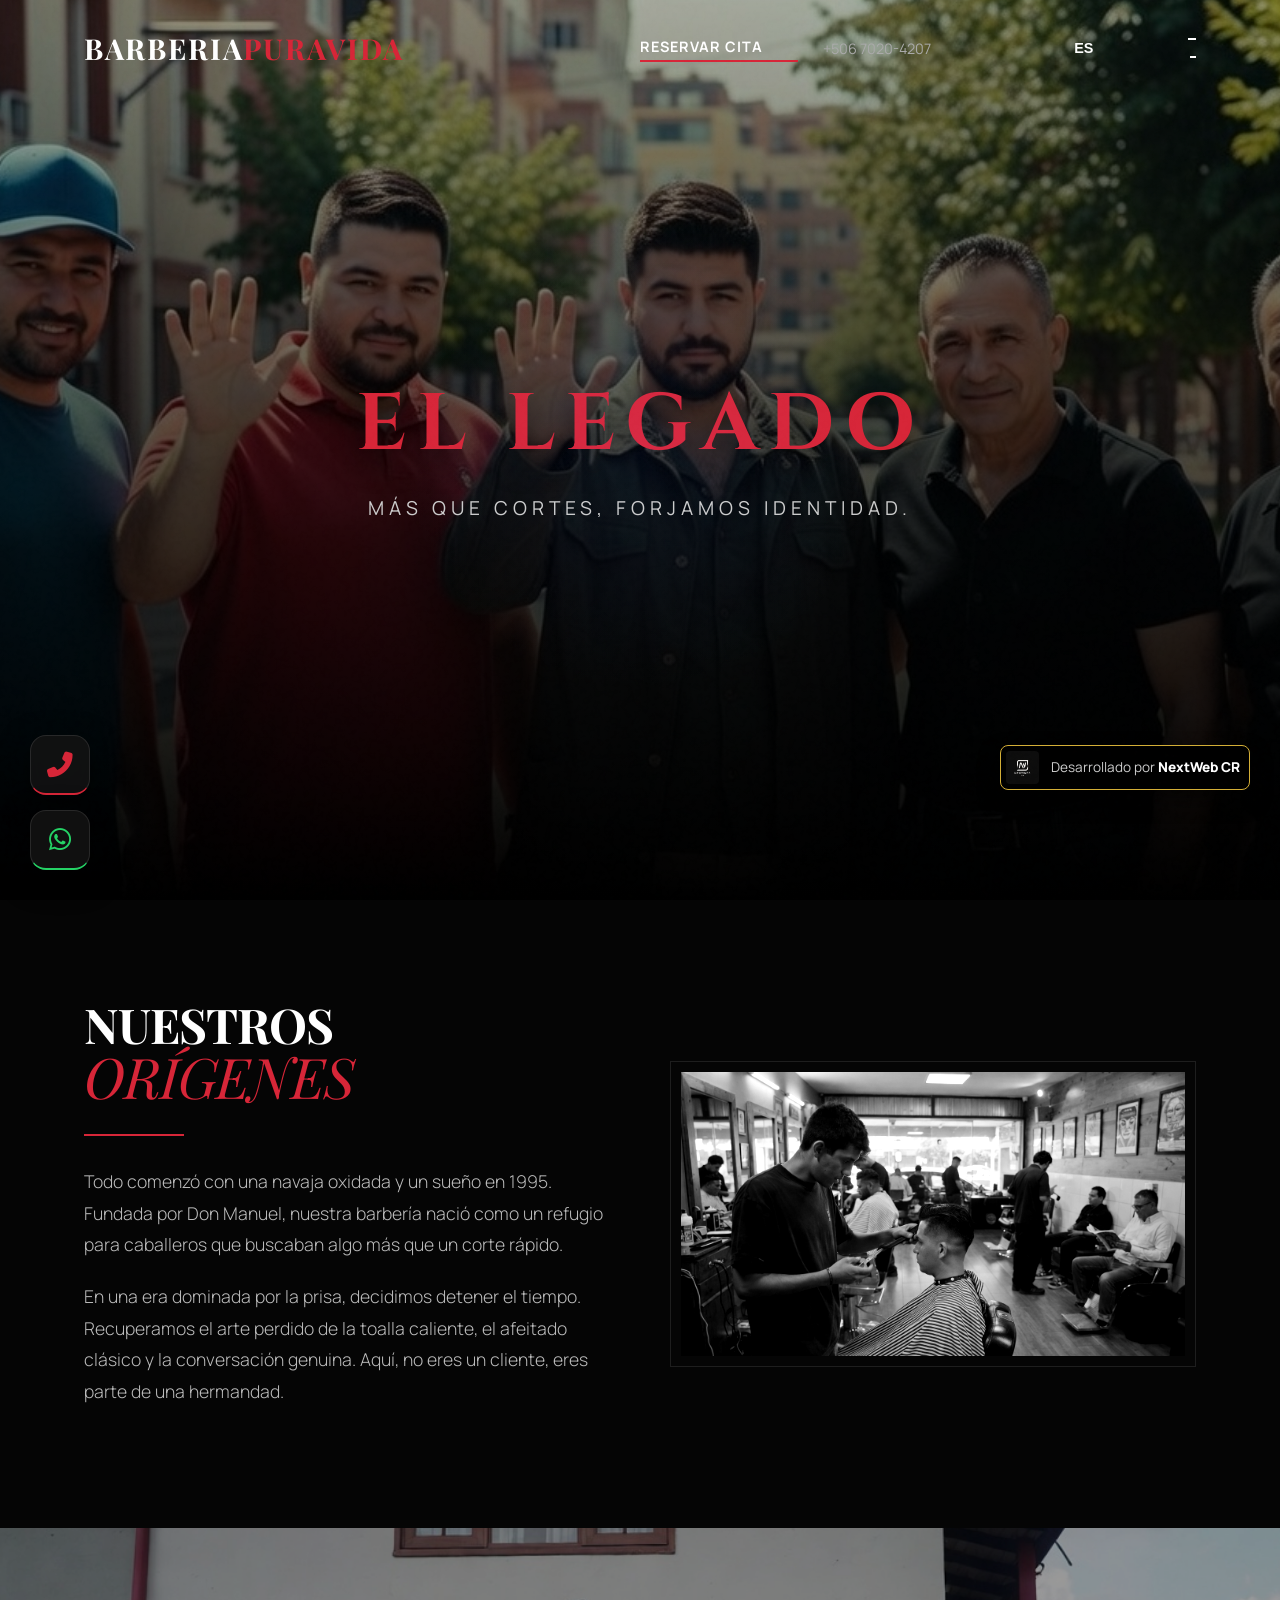
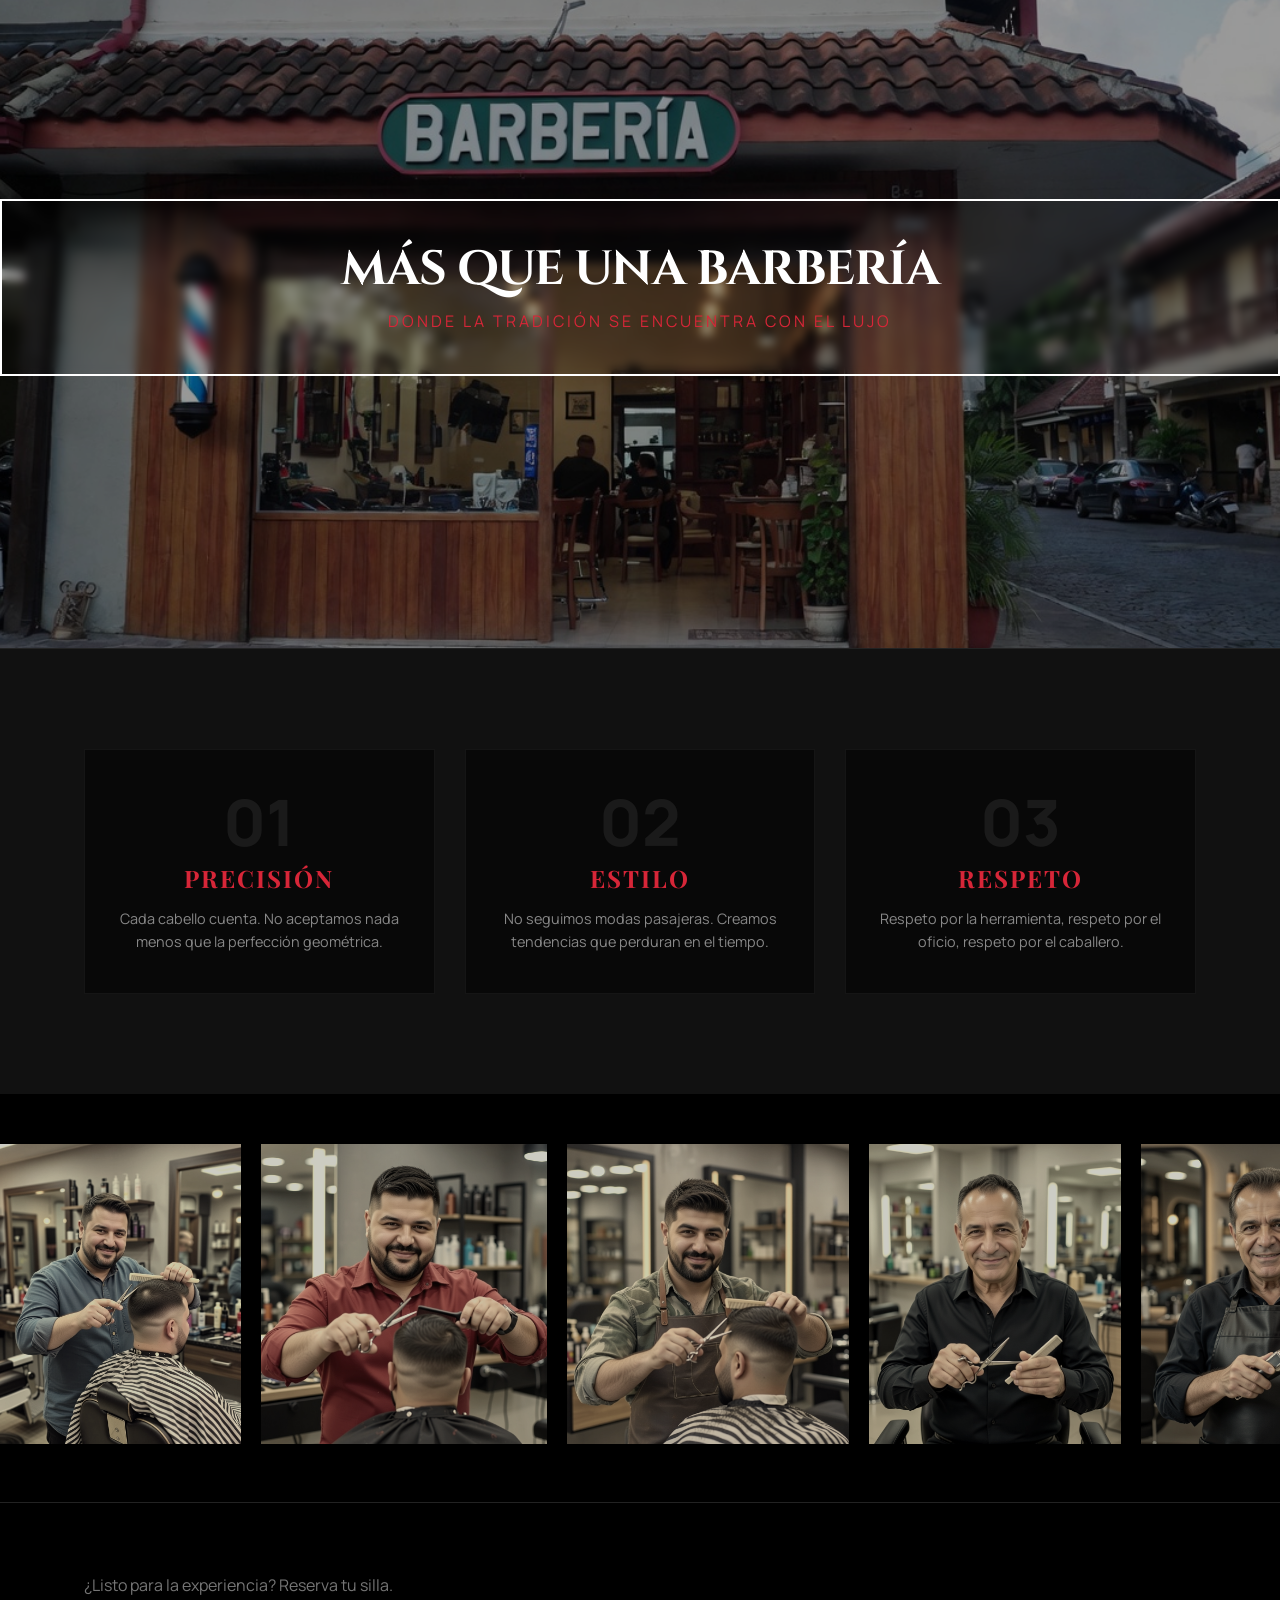
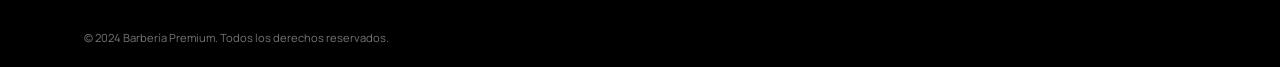
==== commit 113bf864: "Update acerca.html" ====
--- a/acerca.html
+++ b/acerca.html
@@ -38,7 +38,7 @@
                 <a href="reserva.html" class="nav-book-btn" data-i18n="nav_book">RESERVAR CITA</a>
 
                 <!-- Phone (Desktop) -->
-                <a href="tel:+50688888888" class="nav-phone">+506 8888-8888</a>
+                <a href="tel:+50688888888" class="nav-phone">+506 7020-4207</a>
 
                 <!-- Lang -->
                 <button class="nav-lang">ES</button>
@@ -199,33 +199,33 @@
     </script>
     <!-- Floating Contact Buttons -->
     <div class="floating-contact">
-        <a href="tel:+50688888888" class="float-btn phone" title="Llamar">
+        <a href="tel:+50670204207" class="float-btn phone" title="Llamar">
             <i class="fas fa-phone-alt"></i>
         </a>
-        <a href="https://wa.me/50688888888" target="_blank" class="float-btn whatsapp" title="WhatsApp">
+        <a href="https://wa.me/50670204207" target="_blank" class="float-btn whatsapp" title="WhatsApp">
             <i class="fab fa-whatsapp"></i>
         </a>
     </div>
 
     <!-- NextWeb Floating Watermark -->
-    <a href="#" class="nextweb-floating">
+    <a href="https://nextwebcr.com" target="_blank" rel="noopener noreferrer" class="nextweb-floating">
         <img src="img/nextweb_logo.jpg" alt="NextWeb CR">
         <span>Desarrollado por <strong>NextWeb CR</strong></span>
     </a>
 
-    <!--Start of Tawk.to Script-->
-    <script type="text/javascript">
-        var Tawk_API = Tawk_API || {}, Tawk_LoadStart = new Date();
-        (function () {
-            var s1 = document.createElement("script"), s0 = document.getElementsByTagName("script")[0];
-            s1.async = true;
-            s1.src = 'https://embed.tawk.to/69768af23959f4197f8394b6/1jfrgtgsl';
-            s1.charset = 'UTF-8';
-            s1.setAttribute('crossorigin', '*');
-            s0.parentNode.insertBefore(s1, s0);
-        })();
-    </script>
-    <!--End of Tawk.to Script-->
+<!--Start of Tawk.to Script-->
+<script type="text/javascript">
+var Tawk_API=Tawk_API||{}, Tawk_LoadStart=new Date();
+(function(){
+var s1=document.createElement("script"),s0=document.getElementsByTagName("script")[0];
+s1.async=true;
+s1.src='https://embed.tawk.to/69633d7c987b03197cb20051/1jelqgcbd';
+s1.charset='UTF-8';
+s1.setAttribute('crossorigin','*');
+s0.parentNode.insertBefore(s1,s0);
+})();
+</script>
+<!--End of Tawk.to Script-->
 </body>
 
-</html>+</html>
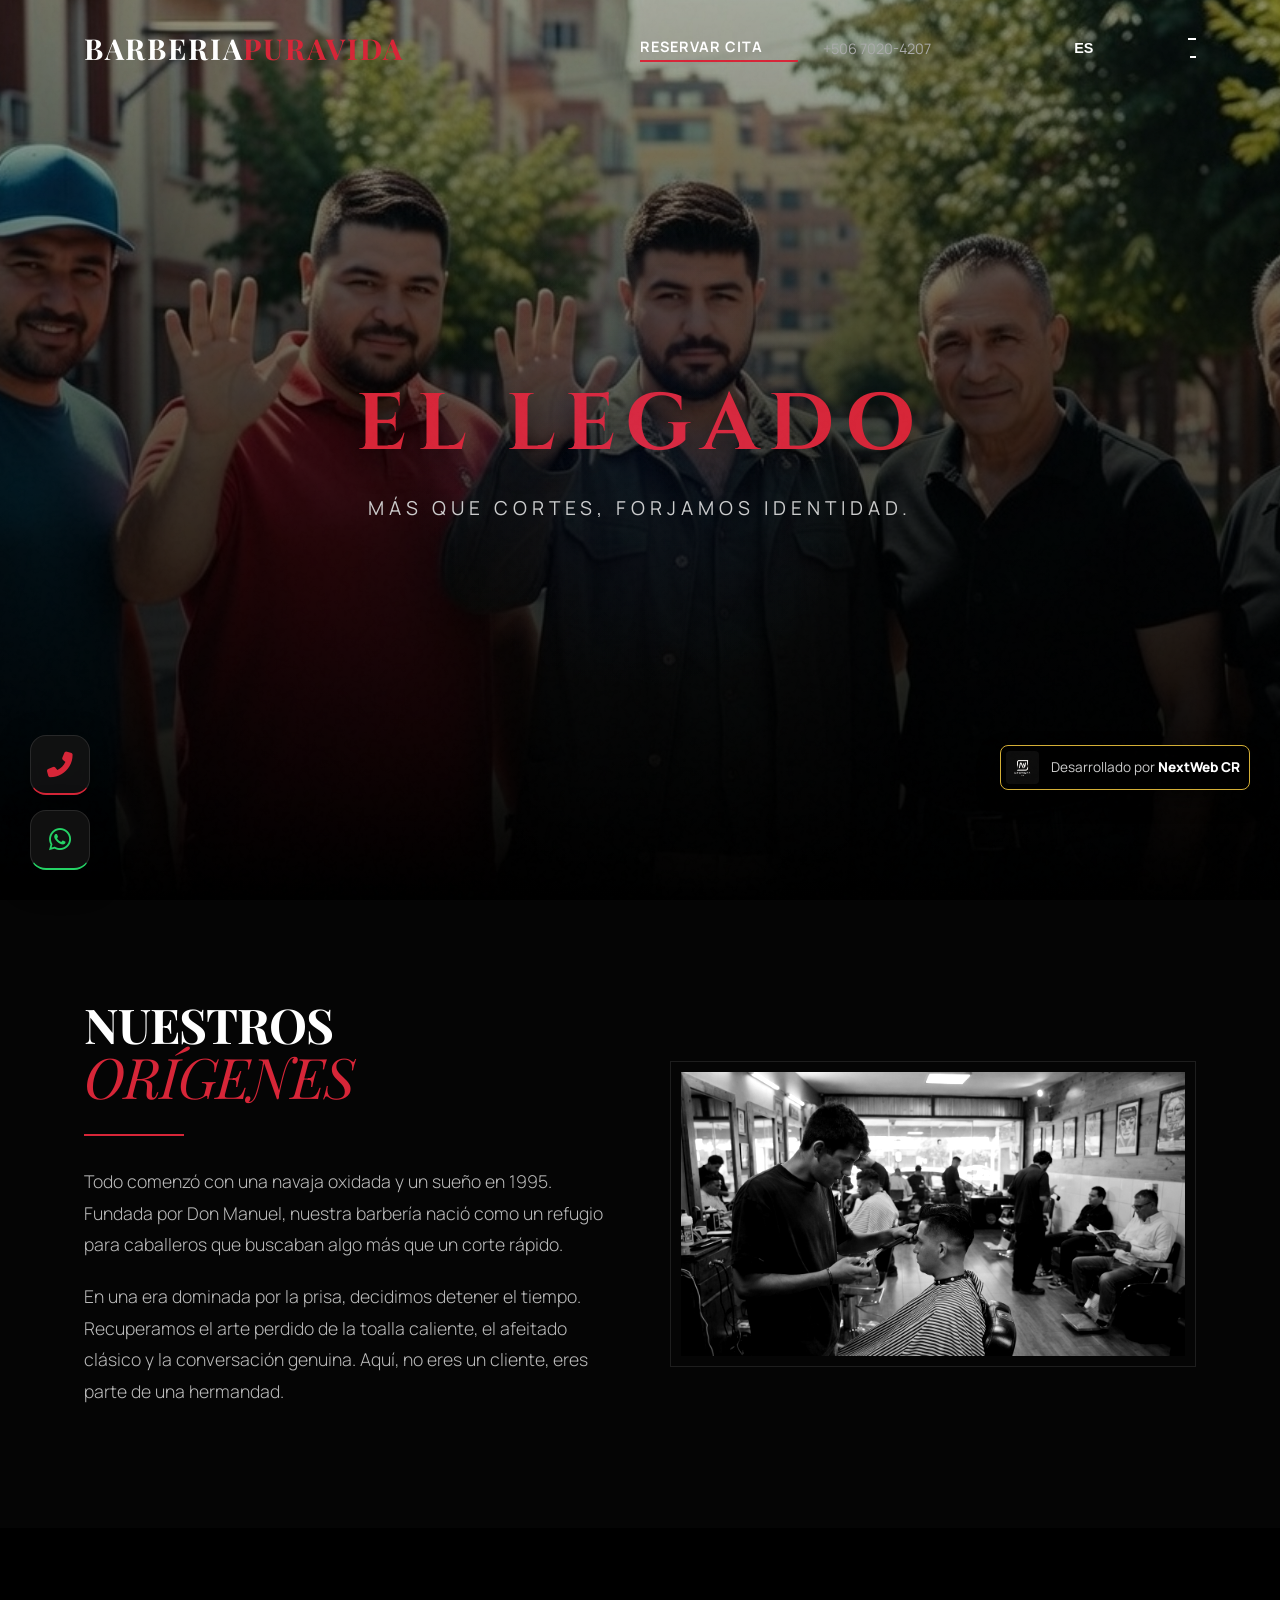
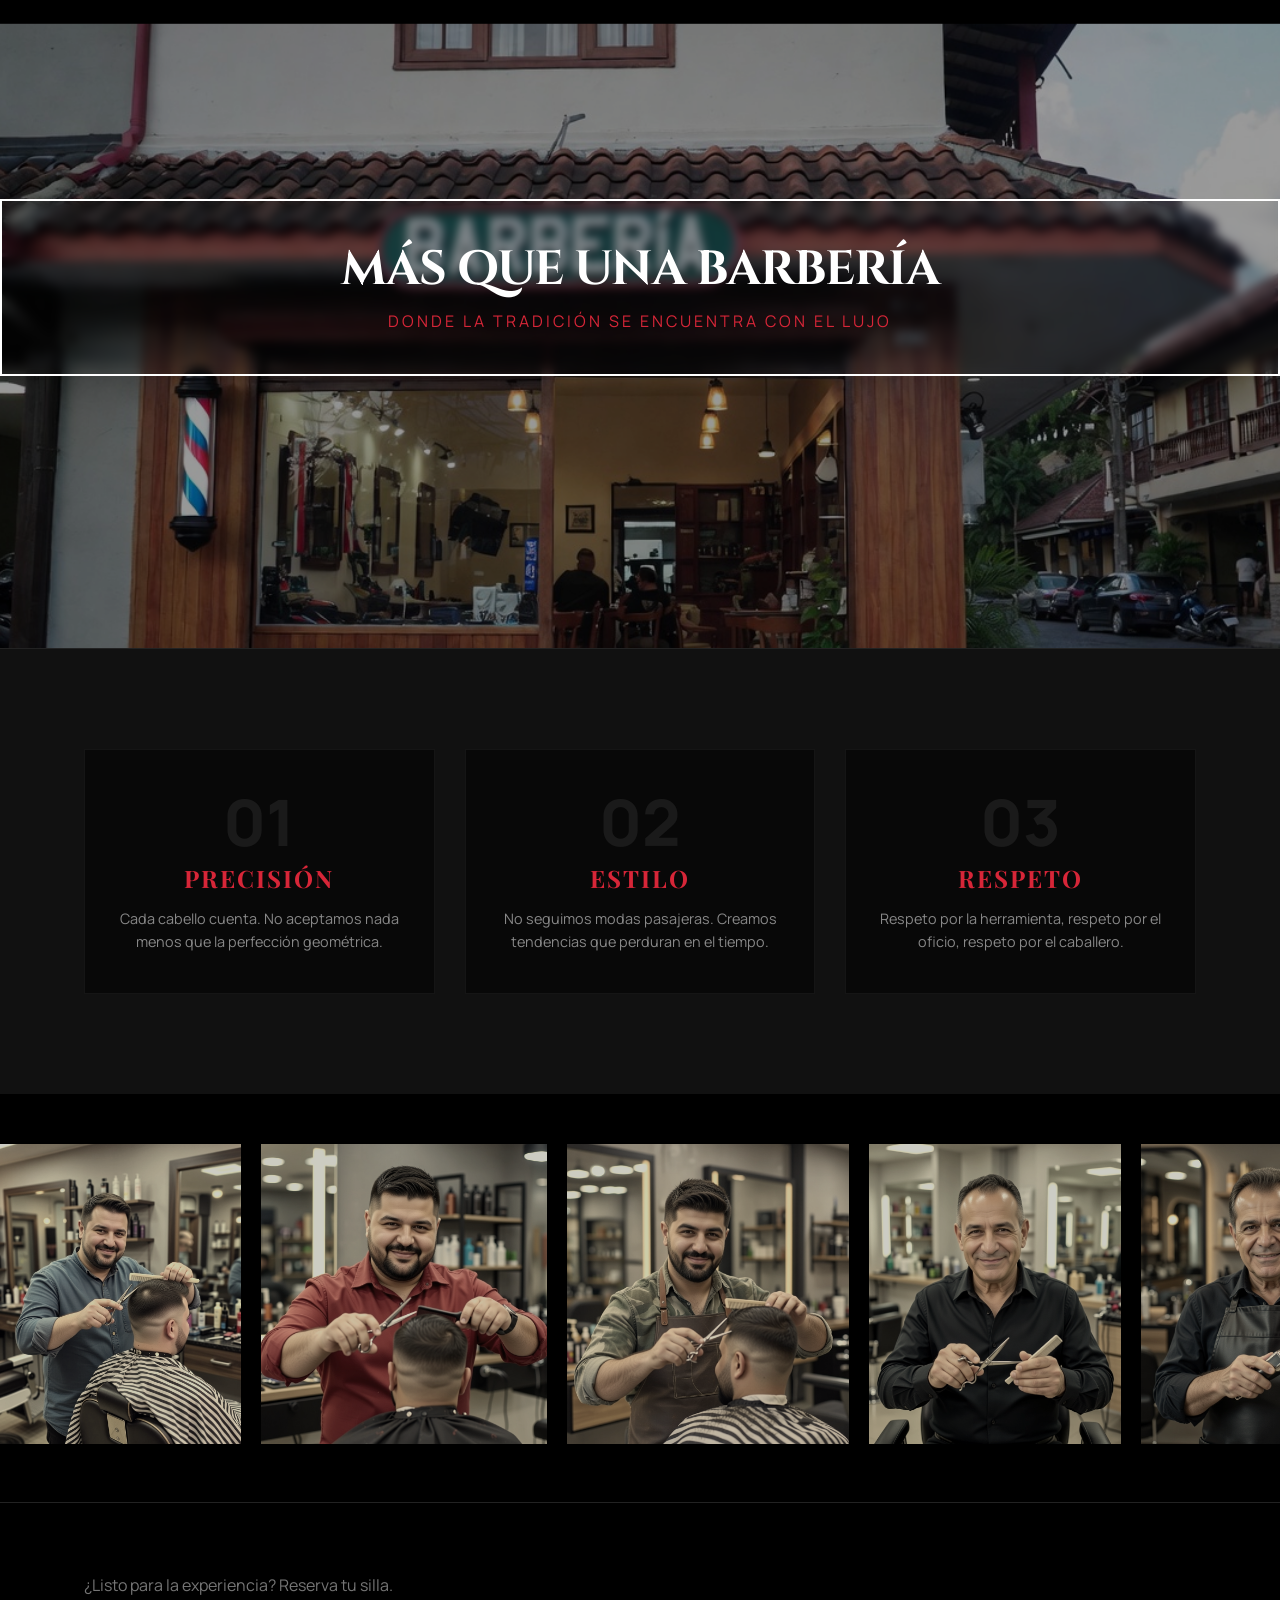
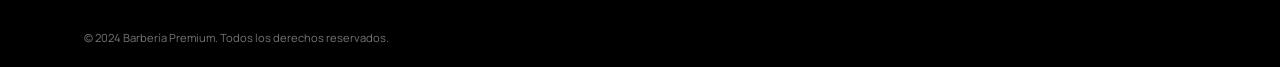
==== commit 8f32a587: "Update acerca.html" ====
--- a/acerca.html
+++ b/acerca.html
@@ -38,7 +38,7 @@
                 <a href="reserva.html" class="nav-book-btn" data-i18n="nav_book">RESERVAR CITA</a>
 
                 <!-- Phone (Desktop) -->
-                <a href="tel:+50688888888" class="nav-phone">+506 7020-4207</a>
+                <a href="tel:+506 70204207" class="nav-phone">+506 7020-4207</a>
 
                 <!-- Lang -->
                 <button class="nav-lang">ES</button>
